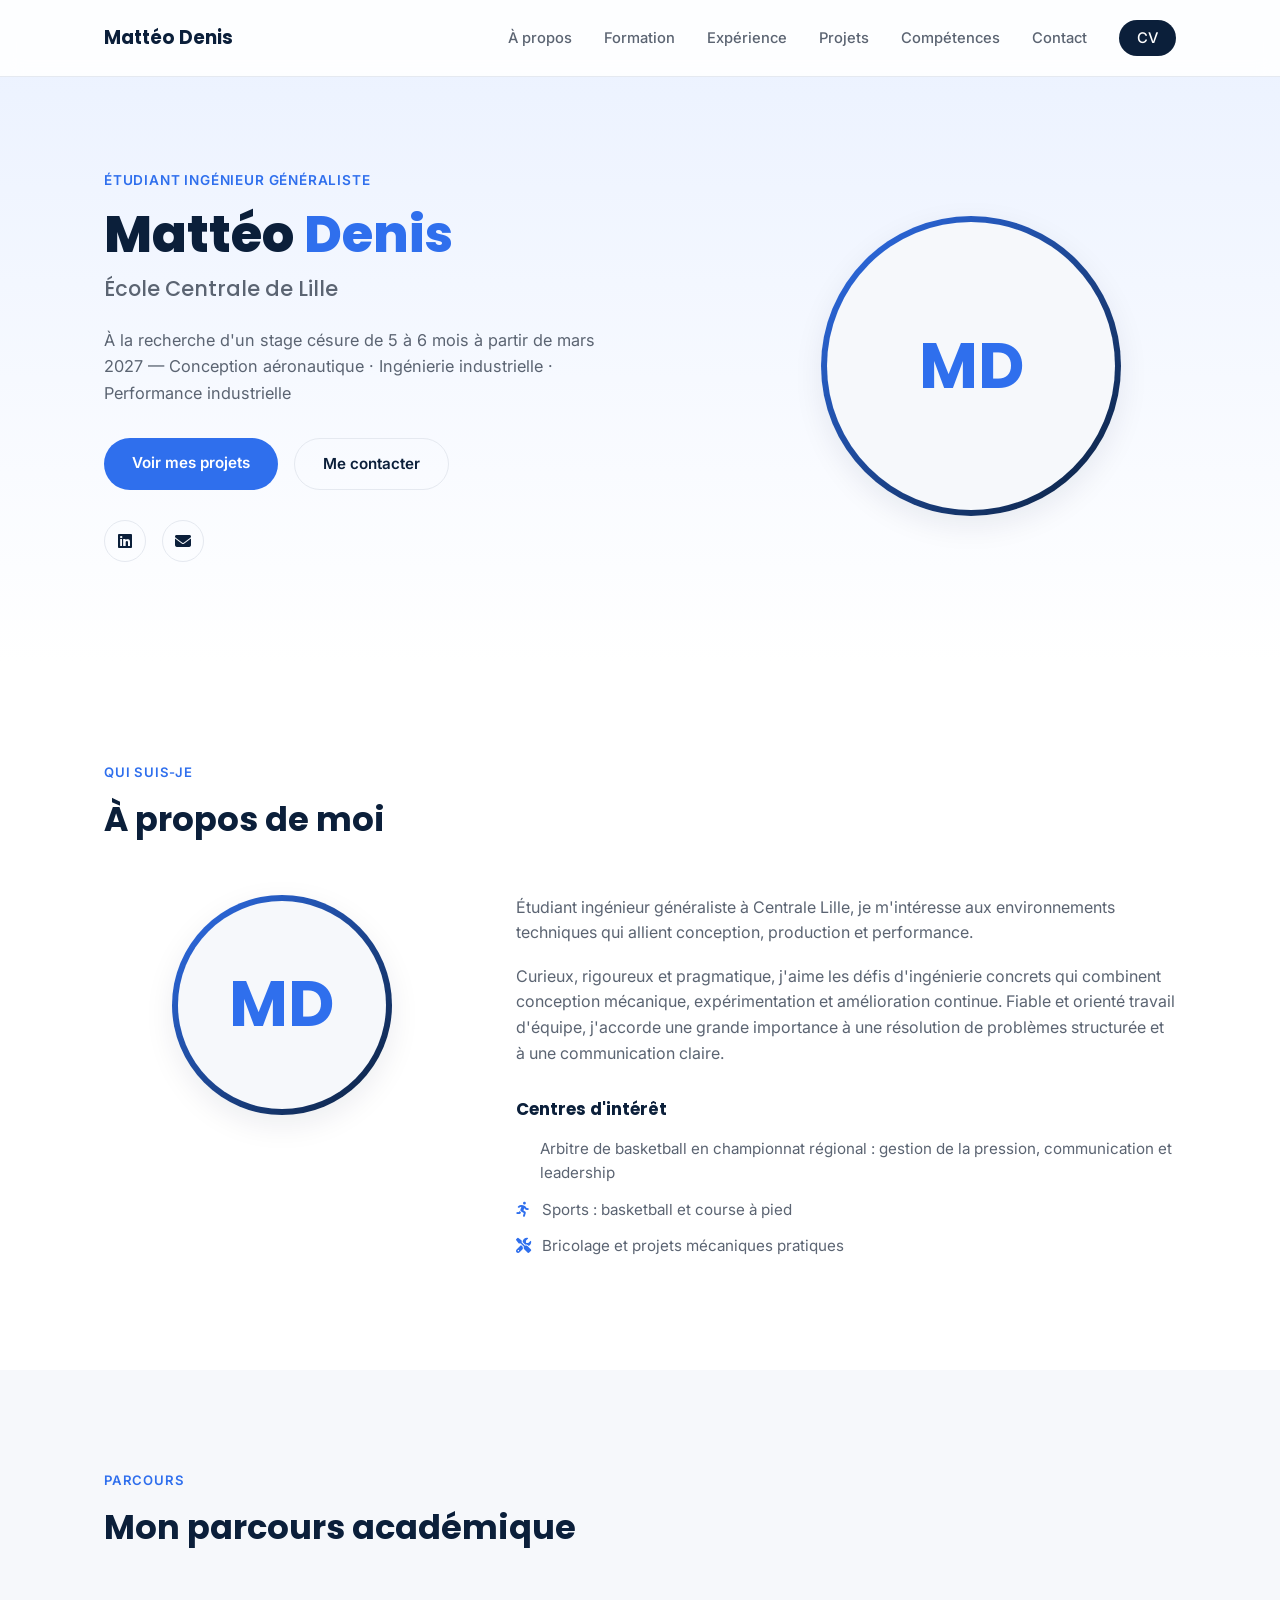
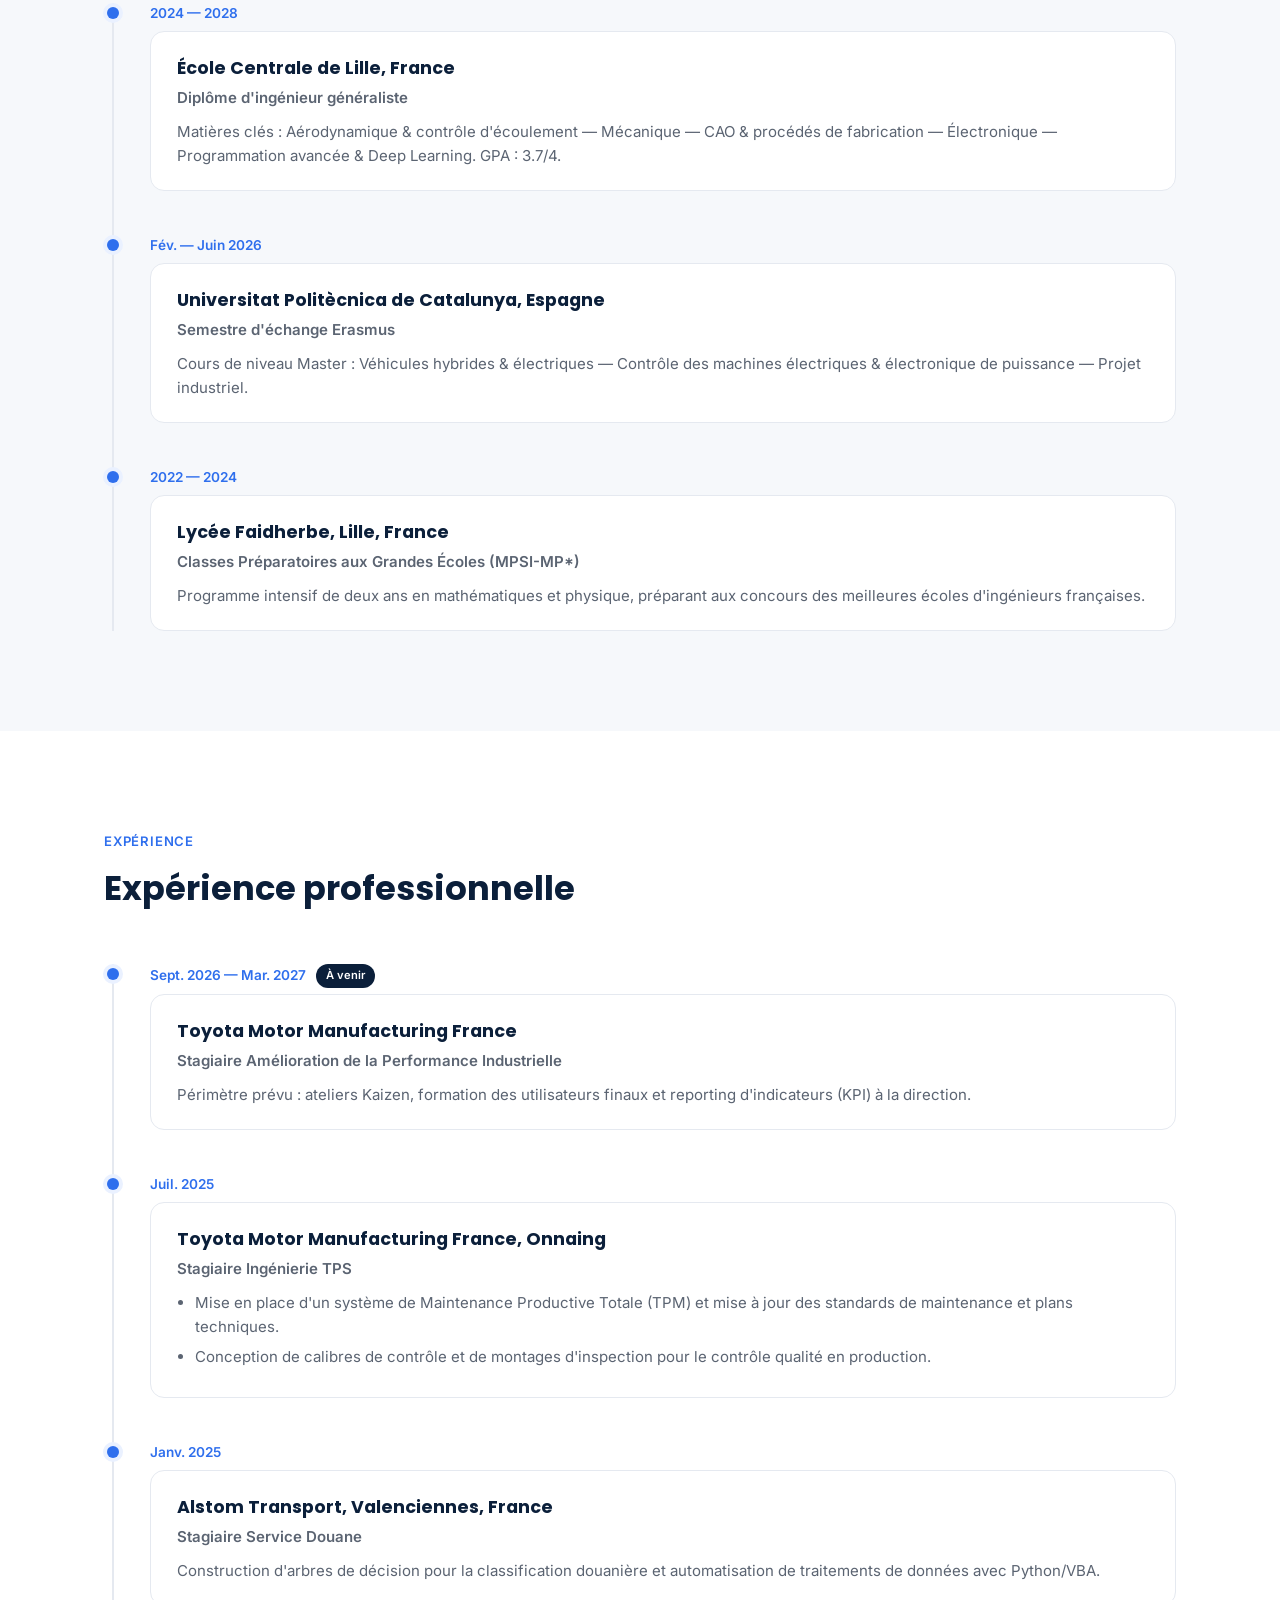
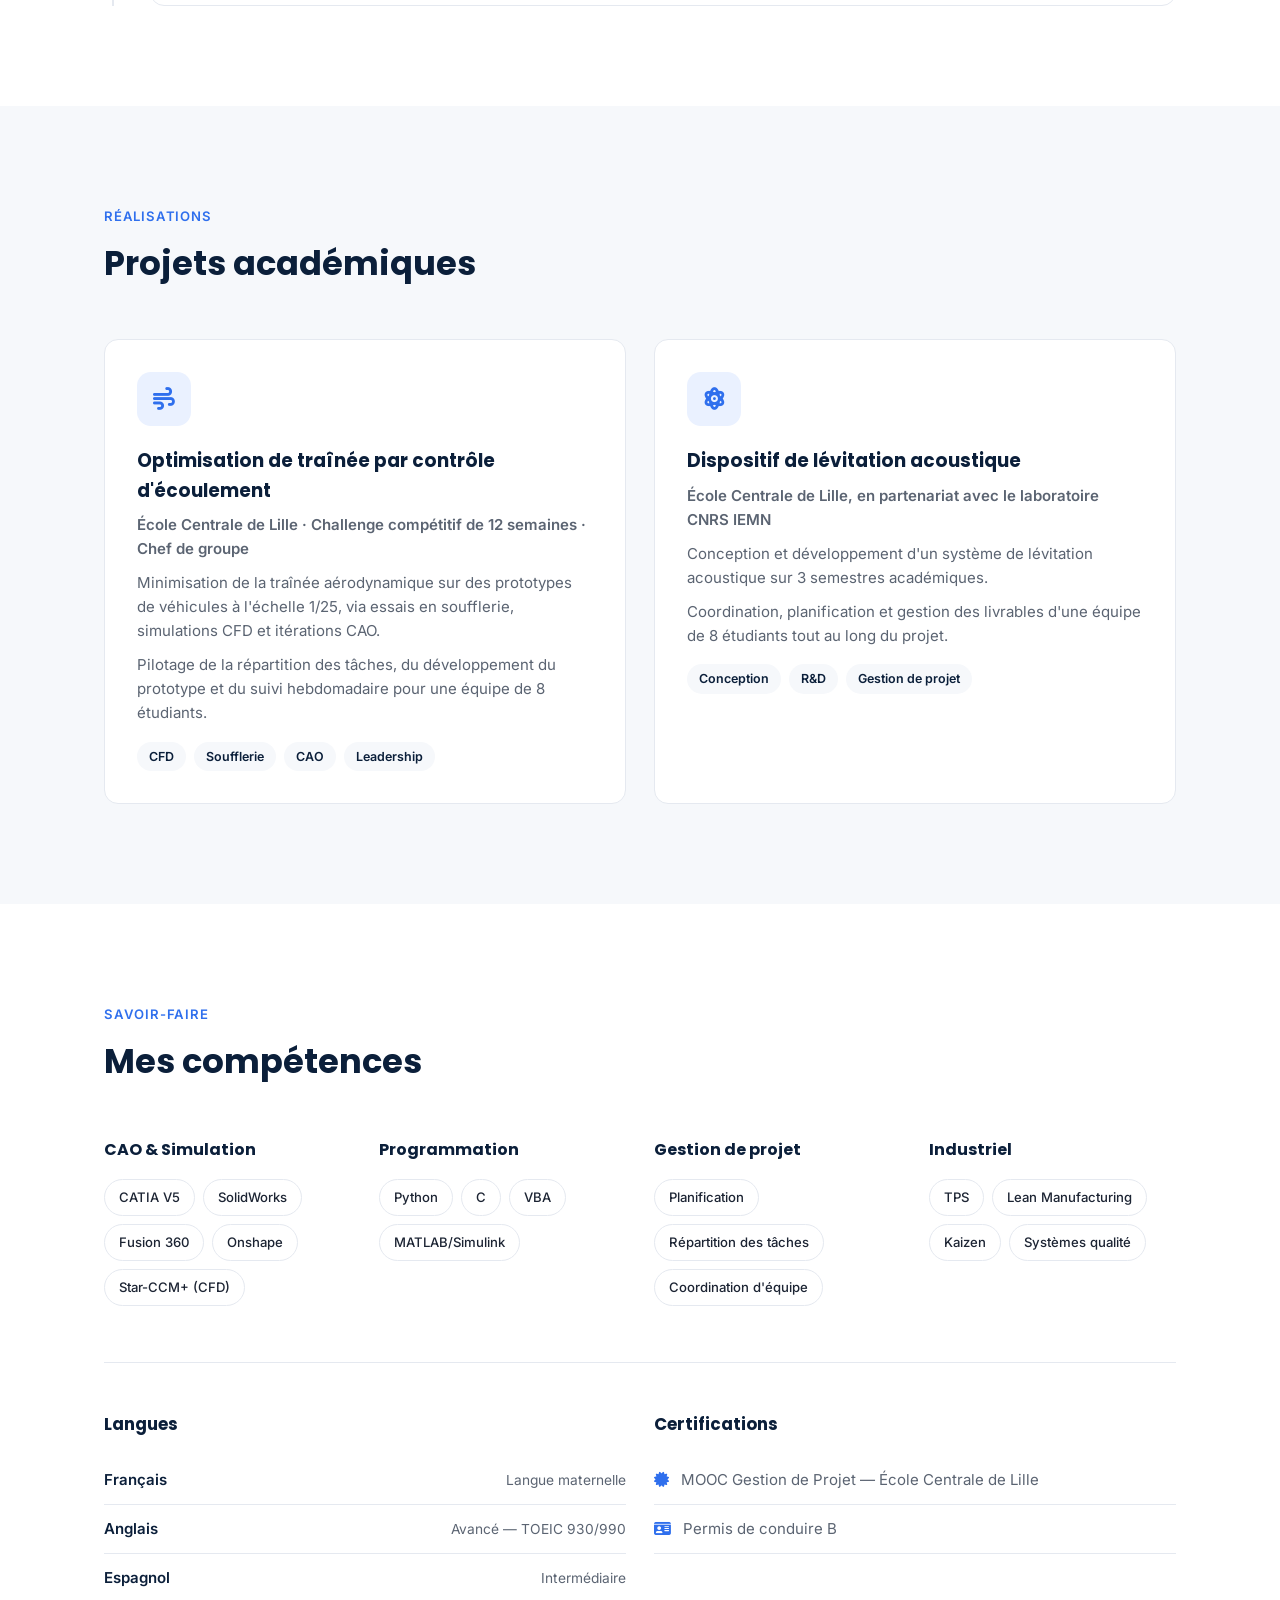
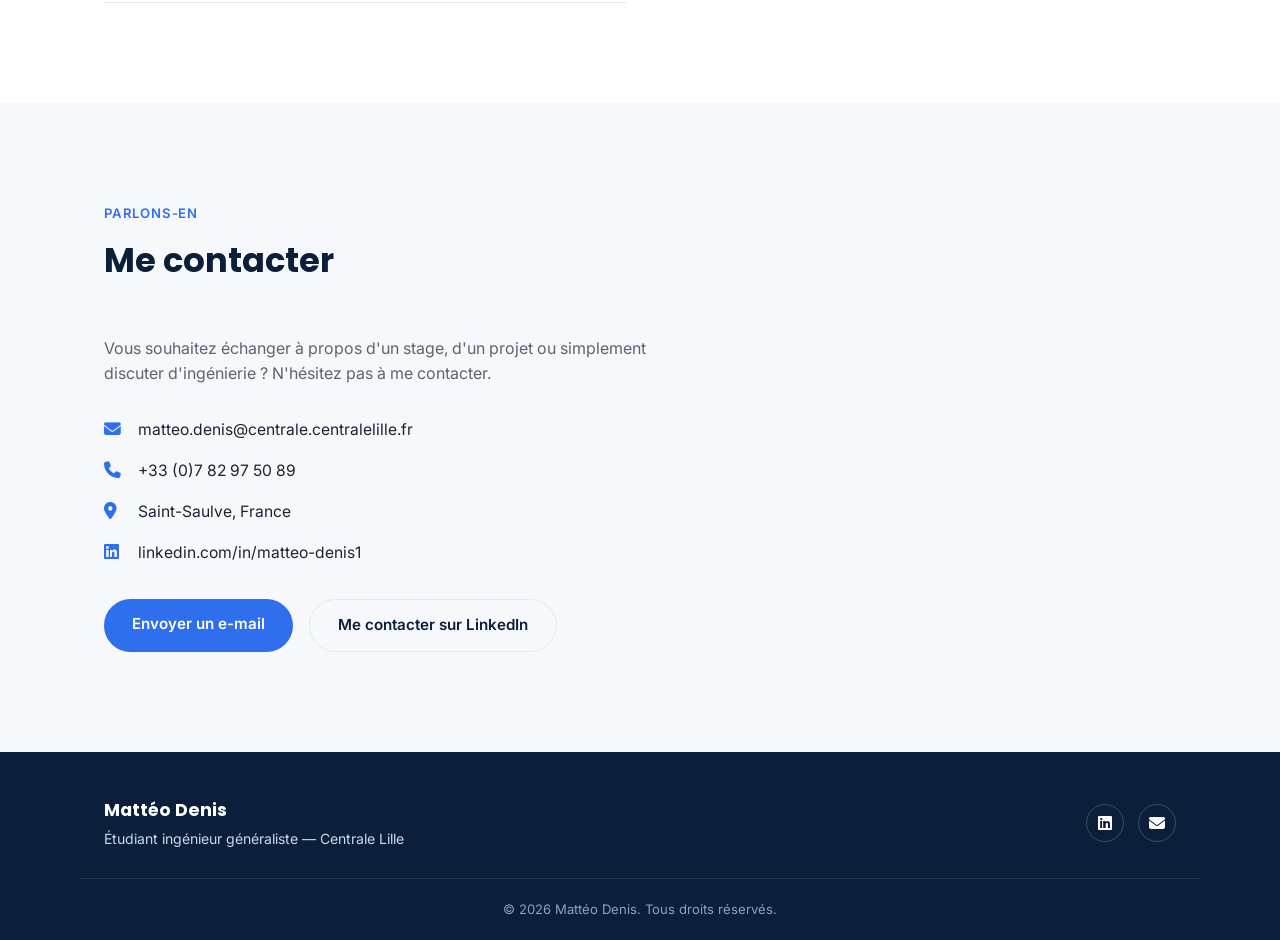
==== index.html @ e27f1c1e "Portfolio initial" ====
<!DOCTYPE html>
<html lang="fr">
<head>
<meta charset="UTF-8">
<meta name="viewport" content="width=device-width, initial-scale=1.0">
<title>Portfolio de Mattéo Denis | Étudiant Ingénieur - Centrale Lille</title>
<meta name="description" content="Portfolio de Mattéo Denis, étudiant ingénieur généraliste à Centrale Lille, spécialisé en conception mécanique, aérodynamique et performance industrielle.">
<meta name="keywords" content="Mattéo Denis, Portfolio, Centrale Lille, Ingénieur, Aérodynamique, Performance industrielle, CAO, CFD, Toyota, Alstom">
<meta property="og:title" content="Portfolio de Mattéo Denis | Étudiant Ingénieur">
<meta property="og:description" content="Découvrez les projets, compétences et expériences de Mattéo Denis, étudiant ingénieur à Centrale Lille.">
<meta property="og:type" content="website">
<link rel="preconnect" href="https://fonts.googleapis.com">
<link rel="preconnect" href="https://fonts.gstatic.com" crossorigin>
<link href="https://fonts.googleapis.com/css2?family=Poppins:wght@400;500;600;700;800&family=Inter:wght@400;500;600&display=swap" rel="stylesheet">
<link rel="stylesheet" href="https://cdnjs.cloudflare.com/ajax/libs/font-awesome/6.5.1/css/all.min.css">
<link rel="stylesheet" href="css/style.css">
</head>
<body>

<header id="header">
  <nav class="navbar container">
    <a href="#" class="logo">Mattéo Denis</a>
    <ul class="nav-links" id="navLinks">
      <li><a href="#about">À propos</a></li>
      <li><a href="#education">Formation</a></li>
      <li><a href="#experience">Expérience</a></li>
      <li><a href="#projects">Projets</a></li>
      <li><a href="#skills">Compétences</a></li>
      <li><a href="#contact">Contact</a></li>
      <li><a href="assets/CV_Matteo_Denis.pdf" class="btn-cv" target="_blank">CV</a></li>
    </ul>
    <button class="burger" id="burger" aria-label="Menu">
      <span></span><span></span><span></span>
    </button>
  </nav>
</header>

<main>

  <!-- HERO -->
  <section class="hero" id="hero">
    <div class="container hero-grid">
      <div class="hero-text">
        <p class="hero-eyebrow">Étudiant ingénieur généraliste</p>
        <h1>Mattéo <span>Denis</span></h1>
        <h2>École Centrale de Lille</h2>
        <p class="hero-tagline">
          À la recherche d'un stage césure de 5 à 6 mois à partir de mars 2027 —
          Conception aéronautique · Ingénierie industrielle · Performance industrielle
        </p>
        <div class="hero-actions">
          <a href="#projects" class="btn btn-primary">Voir mes projets</a>
          <a href="#contact" class="btn btn-outline">Me contacter</a>
        </div>
        <div class="hero-socials">
          <a href="https://www.linkedin.com/in/matteo-denis1" target="_blank" aria-label="LinkedIn"><i class="fab fa-linkedin"></i></a>
          <a href="mailto:matteo.denis@centrale.centralelille.fr" aria-label="Email"><i class="fas fa-envelope"></i></a>
        </div>
      </div>
      <div class="hero-photo">
        <div class="photo-frame">
          <div class="avatar-placeholder">MD</div>
          <!-- Remplacez cette div par : <img src="images/photo.jpg" alt="Photo de Mattéo Denis"> -->
        </div>
      </div>
    </div>
  </section>

  <!-- ABOUT -->
  <section class="section" id="about">
    <div class="container">
      <p class="section-eyebrow">Qui suis-je</p>
      <h2 class="section-title">À propos de moi</h2>
      <div class="about-grid">
        <div class="about-photo">
          <div class="photo-frame small">
            <div class="avatar-placeholder">MD</div>
          </div>
        </div>
        <div class="about-text">
          <p>
            Étudiant ingénieur généraliste à Centrale Lille, je m'intéresse aux environnements
            techniques qui allient conception, production et performance.
          </p>
          <p>
            Curieux, rigoureux et pragmatique, j'aime les défis d'ingénierie concrets qui combinent
            conception mécanique, expérimentation et amélioration continue. Fiable et orienté travail
            d'équipe, j'accorde une grande importance à une résolution de problèmes structurée et à
            une communication claire.
          </p>
          <div class="about-interests">
            <h3>Centres d'intérêt</h3>
            <ul>
              <li><i class="fas fa-whistle"></i> Arbitre de basketball en championnat régional : gestion de la pression, communication et leadership</li>
              <li><i class="fas fa-person-running"></i> Sports : basketball et course à pied</li>
              <li><i class="fas fa-screwdriver-wrench"></i> Bricolage et projets mécaniques pratiques</li>
            </ul>
          </div>
        </div>
      </div>
    </div>
  </section>

  <!-- EDUCATION -->
  <section class="section alt" id="education">
    <div class="container">
      <p class="section-eyebrow">Parcours</p>
      <h2 class="section-title">Mon parcours académique</h2>
      <div class="timeline">
        <div class="timeline-item">
          <div class="timeline-date">2024 — 2028</div>
          <div class="timeline-content">
            <h3>École Centrale de Lille, France</h3>
            <p class="timeline-role">Diplôme d'ingénieur généraliste</p>
            <p>
              Matières clés : Aérodynamique & contrôle d'écoulement — Mécanique — CAO &
              procédés de fabrication — Électronique — Programmation avancée & Deep Learning.
              GPA : 3.7/4.
            </p>
          </div>
        </div>
        <div class="timeline-item">
          <div class="timeline-date">Fév. — Juin 2026</div>
          <div class="timeline-content">
            <h3>Universitat Politècnica de Catalunya, Espagne</h3>
            <p class="timeline-role">Semestre d'échange Erasmus</p>
            <p>
              Cours de niveau Master : Véhicules hybrides & électriques — Contrôle des machines
              électriques & électronique de puissance — Projet industriel.
            </p>
          </div>
        </div>
        <div class="timeline-item">
          <div class="timeline-date">2022 — 2024</div>
          <div class="timeline-content">
            <h3>Lycée Faidherbe, Lille, France</h3>
            <p class="timeline-role">Classes Préparatoires aux Grandes Écoles (MPSI-MP*)</p>
            <p>
              Programme intensif de deux ans en mathématiques et physique, préparant aux
              concours des meilleures écoles d'ingénieurs françaises.
            </p>
          </div>
        </div>
      </div>
    </div>
  </section>

  <!-- EXPERIENCE -->
  <section class="section" id="experience">
    <div class="container">
      <p class="section-eyebrow">Expérience</p>
      <h2 class="section-title">Expérience professionnelle</h2>
      <div class="timeline">
        <div class="timeline-item">
          <div class="timeline-date">Sept. 2026 — Mar. 2027 <span class="badge">À venir</span></div>
          <div class="timeline-content">
            <h3>Toyota Motor Manufacturing France</h3>
            <p class="timeline-role">Stagiaire Amélioration de la Performance Industrielle</p>
            <p>
              Périmètre prévu : ateliers Kaizen, formation des utilisateurs finaux et reporting
              d'indicateurs (KPI) à la direction.
            </p>
          </div>
        </div>
        <div class="timeline-item">
          <div class="timeline-date">Juil. 2025</div>
          <div class="timeline-content">
            <h3>Toyota Motor Manufacturing France, Onnaing</h3>
            <p class="timeline-role">Stagiaire Ingénierie TPS</p>
            <ul>
              <li>Mise en place d'un système de Maintenance Productive Totale (TPM) et mise à jour des standards de maintenance et plans techniques.</li>
              <li>Conception de calibres de contrôle et de montages d'inspection pour le contrôle qualité en production.</li>
            </ul>
          </div>
        </div>
        <div class="timeline-item">
          <div class="timeline-date">Janv. 2025</div>
          <div class="timeline-content">
            <h3>Alstom Transport, Valenciennes, France</h3>
            <p class="timeline-role">Stagiaire Service Douane</p>
            <p>
              Construction d'arbres de décision pour la classification douanière et automatisation
              de traitements de données avec Python/VBA.
            </p>
          </div>
        </div>
      </div>
    </div>
  </section>

  <!-- PROJECTS -->
  <section class="section alt" id="projects">
    <div class="container">
      <p class="section-eyebrow">Réalisations</p>
      <h2 class="section-title">Projets académiques</h2>
      <div class="projects-grid">
        <div class="project-card">
          <div class="project-icon"><i class="fas fa-wind"></i></div>
          <h3>Optimisation de traînée par contrôle d'écoulement</h3>
          <p class="project-meta">École Centrale de Lille · Challenge compétitif de 12 semaines · Chef de groupe</p>
          <p>
            Minimisation de la traînée aérodynamique sur des prototypes de véhicules à l'échelle
            1/25, via essais en soufflerie, simulations CFD et itérations CAO.
          </p>
          <p>
            Pilotage de la répartition des tâches, du développement du prototype et du suivi
            hebdomadaire pour une équipe de 8 étudiants.
          </p>
          <div class="tags">
            <span>CFD</span><span>Soufflerie</span><span>CAO</span><span>Leadership</span>
          </div>
        </div>
        <div class="project-card">
          <div class="project-icon"><i class="fas fa-atom"></i></div>
          <h3>Dispositif de lévitation acoustique</h3>
          <p class="project-meta">École Centrale de Lille, en partenariat avec le laboratoire CNRS IEMN</p>
          <p>
            Conception et développement d'un système de lévitation acoustique sur 3 semestres
            académiques.
          </p>
          <p>
            Coordination, planification et gestion des livrables d'une équipe de 8 étudiants tout
            au long du projet.
          </p>
          <div class="tags">
            <span>Conception</span><span>R&D</span><span>Gestion de projet</span>
          </div>
        </div>
      </div>
    </div>
  </section>

  <!-- SKILLS -->
  <section class="section" id="skills">
    <div class="container">
      <p class="section-eyebrow">Savoir-faire</p>
      <h2 class="section-title">Mes compétences</h2>

      <div class="skills-grid">
        <div class="skills-col">
          <h3>CAO & Simulation</h3>
          <div class="tech-badges">
            <span>CATIA V5</span>
            <span>SolidWorks</span>
            <span>Fusion 360</span>
            <span>Onshape</span>
            <span>Star-CCM+ (CFD)</span>
          </div>
        </div>
        <div class="skills-col">
          <h3>Programmation</h3>
          <div class="tech-badges">
            <span>Python</span>
            <span>C</span>
            <span>VBA</span>
            <span>MATLAB/Simulink</span>
          </div>
        </div>
        <div class="skills-col">
          <h3>Gestion de projet</h3>
          <div class="tech-badges">
            <span>Planification</span>
            <span>Répartition des tâches</span>
            <span>Coordination d'équipe</span>
          </div>
        </div>
        <div class="skills-col">
          <h3>Industriel</h3>
          <div class="tech-badges">
            <span>TPS</span>
            <span>Lean Manufacturing</span>
            <span>Kaizen</span>
            <span>Systèmes qualité</span>
          </div>
        </div>
      </div>

      <div class="skills-bottom">
        <div class="skills-bottom-col">
          <h3>Langues</h3>
          <ul class="lang-list">
            <li><span>Français</span><em>Langue maternelle</em></li>
            <li><span>Anglais</span><em>Avancé — TOEIC 930/990</em></li>
            <li><span>Espagnol</span><em>Intermédiaire</em></li>
          </ul>
        </div>
        <div class="skills-bottom-col">
          <h3>Certifications</h3>
          <ul class="cert-list">
            <li><i class="fas fa-certificate"></i> MOOC Gestion de Projet — École Centrale de Lille</li>
            <li><i class="fas fa-id-card"></i> Permis de conduire B</li>
          </ul>
        </div>
      </div>
    </div>
  </section>

  <!-- CONTACT -->
  <section class="section alt" id="contact">
    <div class="container">
      <p class="section-eyebrow">Parlons-en</p>
      <h2 class="section-title">Me contacter</h2>
      <div class="contact-grid">
        <div class="contact-info">
          <p>
            Vous souhaitez échanger à propos d'un stage, d'un projet ou simplement discuter
            d'ingénierie ? N'hésitez pas à me contacter.
          </p>
          <ul class="contact-list">
            <li><i class="fas fa-envelope"></i> <a href="mailto:matteo.denis@centrale.centralelille.fr">matteo.denis@centrale.centralelille.fr</a></li>
            <li><i class="fas fa-phone"></i> <a href="tel:+33782975089">+33 (0)7 82 97 50 89</a></li>
            <li><i class="fas fa-location-dot"></i> Saint-Saulve, France</li>
            <li><i class="fab fa-linkedin"></i> <a href="https://www.linkedin.com/in/matteo-denis1" target="_blank">linkedin.com/in/matteo-denis1</a></li>
          </ul>
          <div class="contact-actions">
            <a href="mailto:matteo.denis@centrale.centralelille.fr" class="btn btn-primary">Envoyer un e-mail</a>
            <a href="https://www.linkedin.com/in/matteo-denis1" target="_blank" class="btn btn-outline">Me contacter sur LinkedIn</a>
          </div>
        </div>
      </div>
    </div>
  </section>

</main>

<footer>
  <div class="container footer-grid">
    <div>
      <p class="footer-name">Mattéo Denis</p>
      <p class="footer-tag">Étudiant ingénieur généraliste — Centrale Lille</p>
    </div>
    <div class="footer-socials">
      <a href="https://www.linkedin.com/in/matteo-denis1" target="_blank" aria-label="LinkedIn"><i class="fab fa-linkedin"></i></a>
      <a href="mailto:matteo.denis@centrale.centralelille.fr" aria-label="Email"><i class="fas fa-envelope"></i></a>
    </div>
  </div>
  <p class="footer-copy">© 2026 Mattéo Denis. Tous droits réservés.</p>
</footer>

<a href="#hero" class="back-to-top" id="backToTop" aria-label="Retour en haut"><i class="fas fa-arrow-up"></i></a>

<script src="js/script.js"></script>
</body>
</html>
---- css/style.css ----
:root {
  --navy: #0b1f3a;
  --navy-light: #122c52;
  --blue: #2f6fed;
  --blue-light: #eaf1ff;
  --text: #1c2433;
  --text-muted: #5b6472;
  --bg: #ffffff;
  --bg-alt: #f6f8fb;
  --border: #e5e9f0;
  --radius: 14px;
  --shadow: 0 10px 30px rgba(11, 31, 58, 0.08);
}

* { margin: 0; padding: 0; box-sizing: border-box; }

html { scroll-behavior: smooth; }

body {
  font-family: 'Inter', sans-serif;
  color: var(--text);
  background: var(--bg);
  line-height: 1.6;
}

h1, h2, h3 {
  font-family: 'Poppins', sans-serif;
}

a { text-decoration: none; color: inherit; }
ul { list-style: none; }
img { max-width: 100%; display: block; }

.container {
  width: 100%;
  max-width: 1120px;
  margin: 0 auto;
  padding: 0 24px;
}

/* HEADER */
header {
  position: fixed;
  top: 0;
  left: 0;
  width: 100%;
  z-index: 1000;
  background: rgba(255, 255, 255, 0.9);
  backdrop-filter: blur(10px);
  border-bottom: 1px solid var(--border);
}

.navbar {
  display: flex;
  align-items: center;
  justify-content: space-between;
  height: 76px;
}

.logo {
  font-family: 'Poppins', sans-serif;
  font-weight: 700;
  font-size: 1.15rem;
  color: var(--navy);
}

.nav-links {
  display: flex;
  align-items: center;
  gap: 32px;
}

.nav-links a {
  font-size: 0.92rem;
  font-weight: 500;
  color: var(--text-muted);
  transition: color 0.2s;
}

.nav-links a:hover { color: var(--blue); }

.btn-cv {
  background: var(--navy);
  color: #fff !important;
  padding: 9px 18px;
  border-radius: 30px;
  font-weight: 600;
}

.btn-cv:hover { background: var(--blue); }

.burger {
  display: none;
  flex-direction: column;
  gap: 5px;
  background: none;
  border: none;
  cursor: pointer;
}

.burger span {
  width: 24px;
  height: 2px;
  background: var(--navy);
  transition: 0.3s;
}

/* HERO */
.hero {
  padding: 170px 0 100px;
  background: linear-gradient(180deg, var(--blue-light) 0%, #fff 100%);
}

.hero-grid {
  display: grid;
  grid-template-columns: 1.2fr 0.8fr;
  align-items: center;
  gap: 48px;
}

.hero-eyebrow {
  color: var(--blue);
  font-weight: 600;
  letter-spacing: 0.06em;
  text-transform: uppercase;
  font-size: 0.85rem;
  margin-bottom: 14px;
}

.hero-text h1 {
  font-size: 3.2rem;
  font-weight: 800;
  color: var(--navy);
  line-height: 1.1;
}

.hero-text h1 span { color: var(--blue); }

.hero-text h2 {
  font-size: 1.3rem;
  font-weight: 500;
  color: var(--text-muted);
  margin-top: 10px;
}

.hero-tagline {
  margin-top: 22px;
  font-size: 1.02rem;
  color: var(--text-muted);
  max-width: 520px;
}

.hero-actions {
  display: flex;
  gap: 16px;
  margin-top: 32px;
}

.btn {
  display: inline-block;
  padding: 13px 28px;
  border-radius: 30px;
  font-weight: 600;
  font-size: 0.95rem;
  transition: all 0.2s;
}

.btn-primary {
  background: var(--blue);
  color: #fff;
}

.btn-primary:hover {
  background: var(--navy);
  transform: translateY(-2px);
}

.btn-outline {
  border: 1.5px solid var(--border);
  color: var(--navy);
}

.btn-outline:hover {
  border-color: var(--blue);
  color: var(--blue);
  transform: translateY(-2px);
}

.hero-socials {
  display: flex;
  gap: 16px;
  margin-top: 30px;
}

.hero-socials a {
  width: 42px;
  height: 42px;
  border-radius: 50%;
  border: 1.5px solid var(--border);
  display: flex;
  align-items: center;
  justify-content: center;
  color: var(--navy);
  transition: 0.2s;
}

.hero-socials a:hover {
  background: var(--blue);
  color: #fff;
  border-color: var(--blue);
}

.hero-photo { display: flex; justify-content: center; }

.photo-frame {
  width: 300px;
  height: 300px;
  border-radius: 50%;
  background: linear-gradient(135deg, var(--blue), var(--navy));
  padding: 6px;
  box-shadow: var(--shadow);
}

.photo-frame.small { width: 220px; height: 220px; }

.avatar-placeholder {
  width: 100%;
  height: 100%;
  border-radius: 50%;
  background: var(--bg-alt);
  display: flex;
  align-items: center;
  justify-content: center;
  font-family: 'Poppins', sans-serif;
  font-weight: 700;
  font-size: 4rem;
  color: var(--blue);
  overflow: hidden;
}

.photo-frame img {
  width: 100%;
  height: 100%;
  object-fit: cover;
  border-radius: 50%;
}

/* SECTIONS */
.section { padding: 100px 0; }
.section.alt { background: var(--bg-alt); }

.section-eyebrow {
  color: var(--blue);
  font-weight: 600;
  letter-spacing: 0.06em;
  text-transform: uppercase;
  font-size: 0.82rem;
  margin-bottom: 10px;
}

.section-title {
  font-size: 2.1rem;
  font-weight: 700;
  color: var(--navy);
  margin-bottom: 48px;
}

/* ABOUT */
.about-grid {
  display: grid;
  grid-template-columns: 0.7fr 1.3fr;
  gap: 56px;
  align-items: start;
}

.about-photo { display: flex; justify-content: center; }

.about-text p { margin-bottom: 18px; color: var(--text-muted); }

.about-interests { margin-top: 30px; }

.about-interests h3 {
  color: var(--navy);
  font-size: 1.05rem;
  margin-bottom: 14px;
}

.about-interests li {
  display: flex;
  gap: 10px;
  align-items: flex-start;
  margin-bottom: 12px;
  color: var(--text-muted);
  font-size: 0.95rem;
}

.about-interests i {
  color: var(--blue);
  margin-top: 4px;
  width: 16px;
}

/* TIMELINE */
.timeline {
  border-left: 2px solid var(--border);
  margin-left: 8px;
}

.timeline-item {
  position: relative;
  padding: 0 0 44px 36px;
}

.timeline-item::before {
  content: '';
  position: absolute;
  left: -7px;
  top: 4px;
  width: 12px;
  height: 12px;
  border-radius: 50%;
  background: var(--blue);
  box-shadow: 0 0 0 4px var(--blue-light);
}

.timeline-item:last-child { padding-bottom: 0; }

.timeline-date {
  font-size: 0.85rem;
  font-weight: 600;
  color: var(--blue);
  margin-bottom: 6px;
  display: flex;
  align-items: center;
  gap: 10px;
}

.badge {
  background: var(--navy);
  color: #fff;
  font-size: 0.7rem;
  padding: 3px 10px;
  border-radius: 20px;
  font-weight: 600;
}

.timeline-content {
  background: #fff;
  border: 1px solid var(--border);
  border-radius: var(--radius);
  padding: 22px 26px;
}

.section.alt .timeline-content { background: #fff; }

.timeline-content h3 {
  color: var(--navy);
  font-size: 1.1rem;
  margin-bottom: 4px;
}

.timeline-role {
  font-weight: 600;
  color: var(--text);
  margin-bottom: 10px;
  font-size: 0.92rem;
}

.timeline-content p, .timeline-content ul {
  color: var(--text-muted);
  font-size: 0.94rem;
}

.timeline-content ul { margin-top: 6px; }

.timeline-content li {
  list-style: disc;
  margin-left: 18px;
  margin-bottom: 6px;
}

/* PROJECTS */
.projects-grid {
  display: grid;
  grid-template-columns: repeat(2, 1fr);
  gap: 28px;
}

.project-card {
  background: #fff;
  border: 1px solid var(--border);
  border-radius: var(--radius);
  padding: 32px;
  transition: transform 0.2s, box-shadow 0.2s;
}

.project-card:hover {
  transform: translateY(-6px);
  box-shadow: var(--shadow);
}

.project-icon {
  width: 54px;
  height: 54px;
  border-radius: 14px;
  background: var(--blue-light);
  color: var(--blue);
  display: flex;
  align-items: center;
  justify-content: center;
  font-size: 1.4rem;
  margin-bottom: 20px;
}

.project-card h3 {
  color: var(--navy);
  font-size: 1.15rem;
  margin-bottom: 8px;
}

.project-meta {
  font-size: 0.82rem;
  color: var(--blue);
  font-weight: 600;
  margin-bottom: 14px;
}

.project-card p {
  color: var(--text-muted);
  font-size: 0.94rem;
  margin-bottom: 10px;
}

.tags {
  display: flex;
  flex-wrap: wrap;
  gap: 8px;
  margin-top: 16px;
}

.tags span {
  background: var(--bg-alt);
  color: var(--navy);
  font-size: 0.78rem;
  font-weight: 600;
  padding: 5px 12px;
  border-radius: 20px;
}

/* SKILLS */
.skills-grid {
  display: grid;
  grid-template-columns: repeat(4, 1fr);
  gap: 28px;
  margin-bottom: 56px;
}

.skills-col h3 {
  color: var(--navy);
  font-size: 1rem;
  margin-bottom: 16px;
}

.tech-badges {
  display: flex;
  flex-wrap: wrap;
  gap: 8px;
}

.tech-badges span {
  background: #fff;
  border: 1px solid var(--border);
  color: var(--text);
  font-size: 0.82rem;
  font-weight: 500;
  padding: 7px 14px;
  border-radius: 20px;
}

.skills-bottom {
  display: grid;
  grid-template-columns: repeat(2, 1fr);
  gap: 28px;
  border-top: 1px solid var(--border);
  padding-top: 48px;
}

.skills-bottom-col h3 {
  color: var(--navy);
  font-size: 1.05rem;
  margin-bottom: 18px;
}

.lang-list li, .cert-list li {
  display: flex;
  align-items: center;
  justify-content: space-between;
  padding: 12px 0;
  border-bottom: 1px solid var(--border);
  font-size: 0.94rem;
}

.lang-list li span { font-weight: 600; color: var(--navy); }
.lang-list li em { color: var(--text-muted); font-style: normal; font-size: 0.86rem; }

.cert-list li {
  justify-content: flex-start;
  gap: 12px;
  color: var(--text-muted);
}

.cert-list i { color: var(--blue); }

/* CONTACT */
.contact-info p {
  color: var(--text-muted);
  max-width: 560px;
  margin-bottom: 30px;
}

.contact-list {
  display: flex;
  flex-direction: column;
  gap: 16px;
  margin-bottom: 34px;
}

.contact-list li {
  display: flex;
  align-items: center;
  gap: 14px;
  font-size: 0.98rem;
  color: var(--text);
}

.contact-list i {
  width: 20px;
  color: var(--blue);
  font-size: 1.05rem;
}

.contact-actions { display: flex; gap: 16px; flex-wrap: wrap; }

/* FOOTER */
footer {
  background: var(--navy);
  color: #cdd7ea;
  padding: 44px 0 20px;
}

.footer-grid {
  display: flex;
  justify-content: space-between;
  align-items: center;
  flex-wrap: wrap;
  gap: 20px;
  padding-bottom: 28px;
  border-bottom: 1px solid rgba(255,255,255,0.1);
}

.footer-name {
  font-family: 'Poppins', sans-serif;
  font-weight: 700;
  color: #fff;
  font-size: 1.1rem;
}

.footer-tag { font-size: 0.88rem; margin-top: 4px; }

.footer-socials { display: flex; gap: 14px; }

.footer-socials a {
  width: 38px;
  height: 38px;
  border-radius: 50%;
  border: 1px solid rgba(255,255,255,0.2);
  display: flex;
  align-items: center;
  justify-content: center;
  color: #fff;
  transition: 0.2s;
}

.footer-socials a:hover { background: var(--blue); border-color: var(--blue); }

.footer-copy {
  text-align: center;
  font-size: 0.82rem;
  margin-top: 20px;
  color: #8fa0c2;
}

/* BACK TO TOP */
.back-to-top {
  position: fixed;
  bottom: 28px;
  right: 28px;
  width: 46px;
  height: 46px;
  border-radius: 50%;
  background: var(--navy);
  color: #fff;
  display: flex;
  align-items: center;
  justify-content: center;
  opacity: 0;
  pointer-events: none;
  transition: all 0.25s;
  z-index: 900;
}

.back-to-top.visible { opacity: 1; pointer-events: auto; }
.back-to-top:hover { background: var(--blue); transform: translateY(-3px); }

/* ANIMATIONS */
.reveal {
  opacity: 0;
  transform: translateY(24px);
  transition: opacity 0.6s ease, transform 0.6s ease;
}

.reveal.visible { opacity: 1; transform: translateY(0); }

/* RESPONSIVE */
@media (max-width: 900px) {
  .hero-grid { grid-template-columns: 1fr; text-align: center; }
  .hero-text h1 { font-size: 2.4rem; }
  .hero-actions, .hero-socials { justify-content: center; }
  .hero-photo { order: -1; }
  .photo-frame { width: 220px; height: 220px; }
  .about-grid { grid-template-columns: 1fr; text-align: center; }
  .about-photo { margin-bottom: 10px; }
  .about-interests li { text-align: left; }
  .projects-grid { grid-template-columns: 1fr; }
  .skills-grid { grid-template-columns: repeat(2, 1fr); }
  .skills-bottom { grid-template-columns: 1fr; }
}

@media (max-width: 720px) {
  .nav-links {
    position: fixed;
    top: 76px;
    left: 0;
    width: 100%;
    background: #fff;
    flex-direction: column;
    align-items: flex-start;
    padding: 24px;
    gap: 20px;
    border-bottom: 1px solid var(--border);
    transform: translateY(-150%);
    transition: transform 0.3s;
  }
  .nav-links.open { transform: translateY(0); }
  .burger { display: flex; }
  .skills-grid { grid-template-columns: 1fr; }
  .section { padding: 70px 0; }
  .hero { padding: 140px 0 70px; }
}
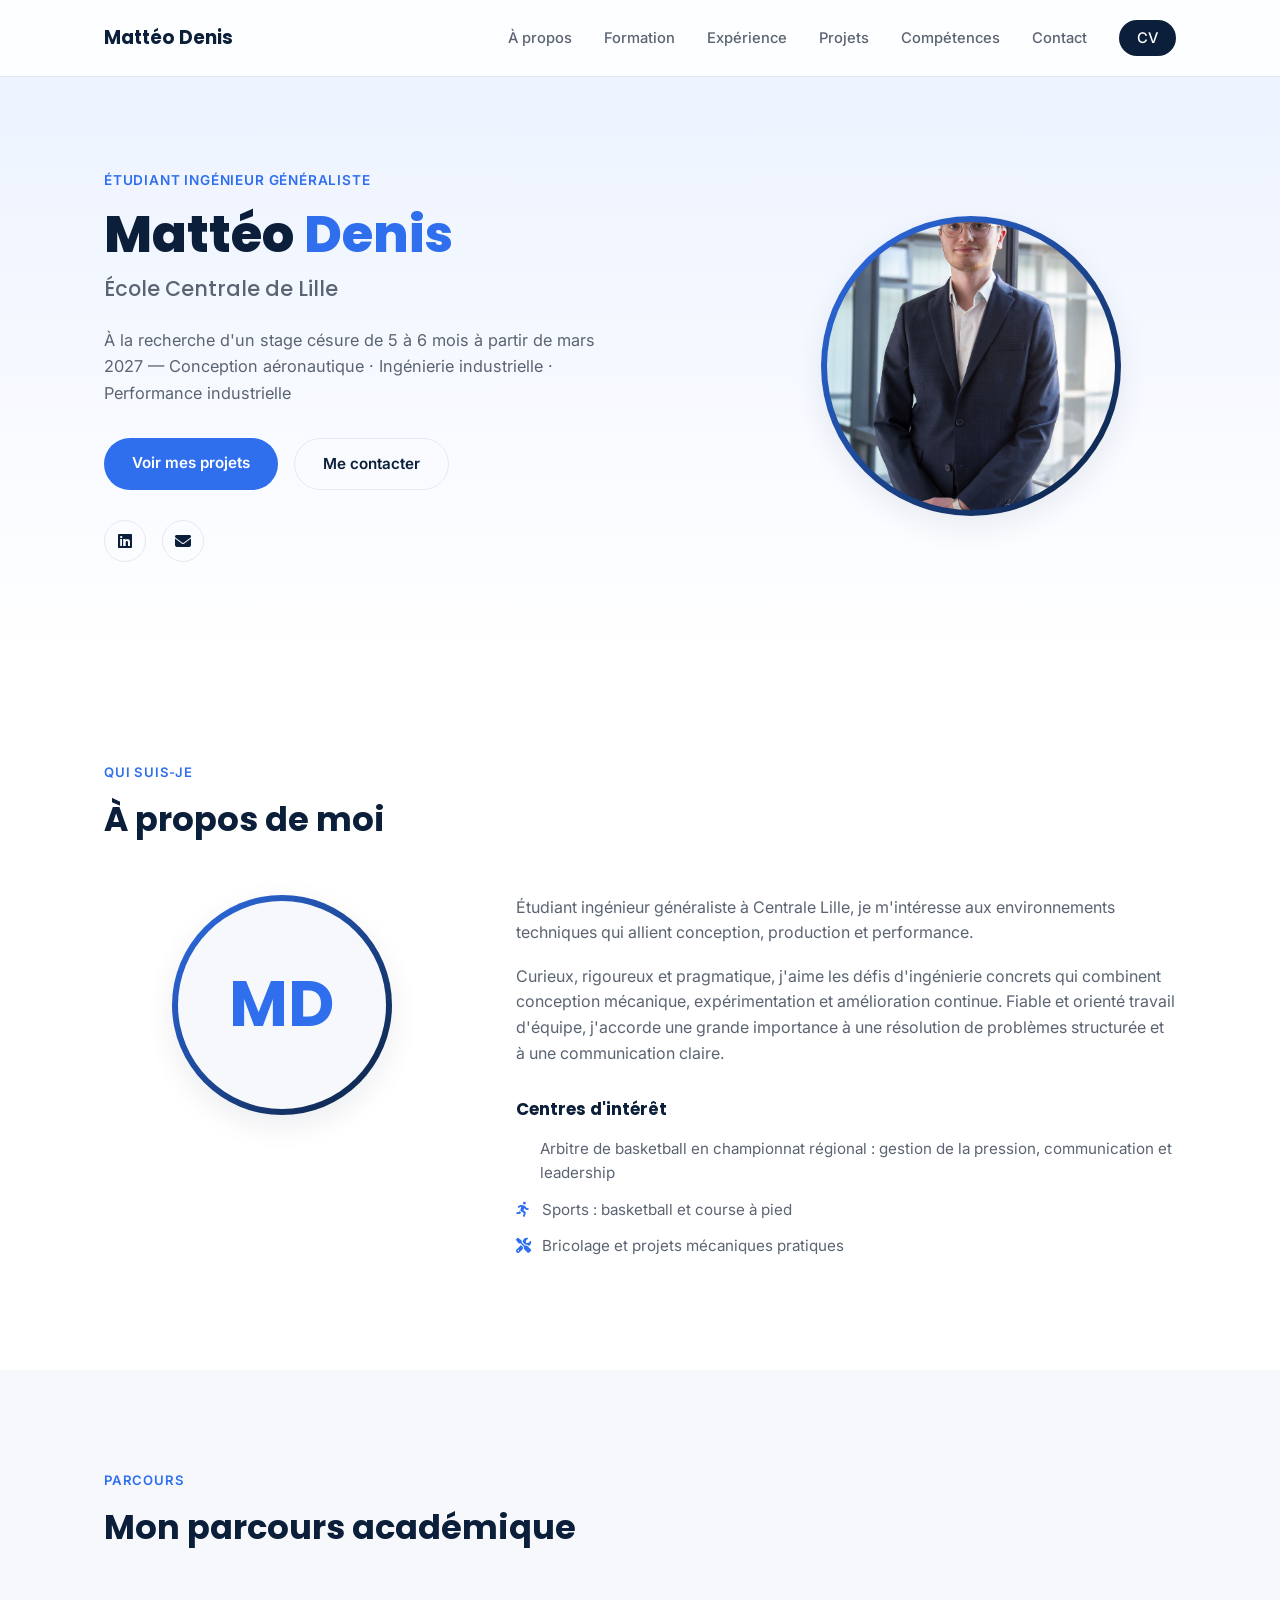
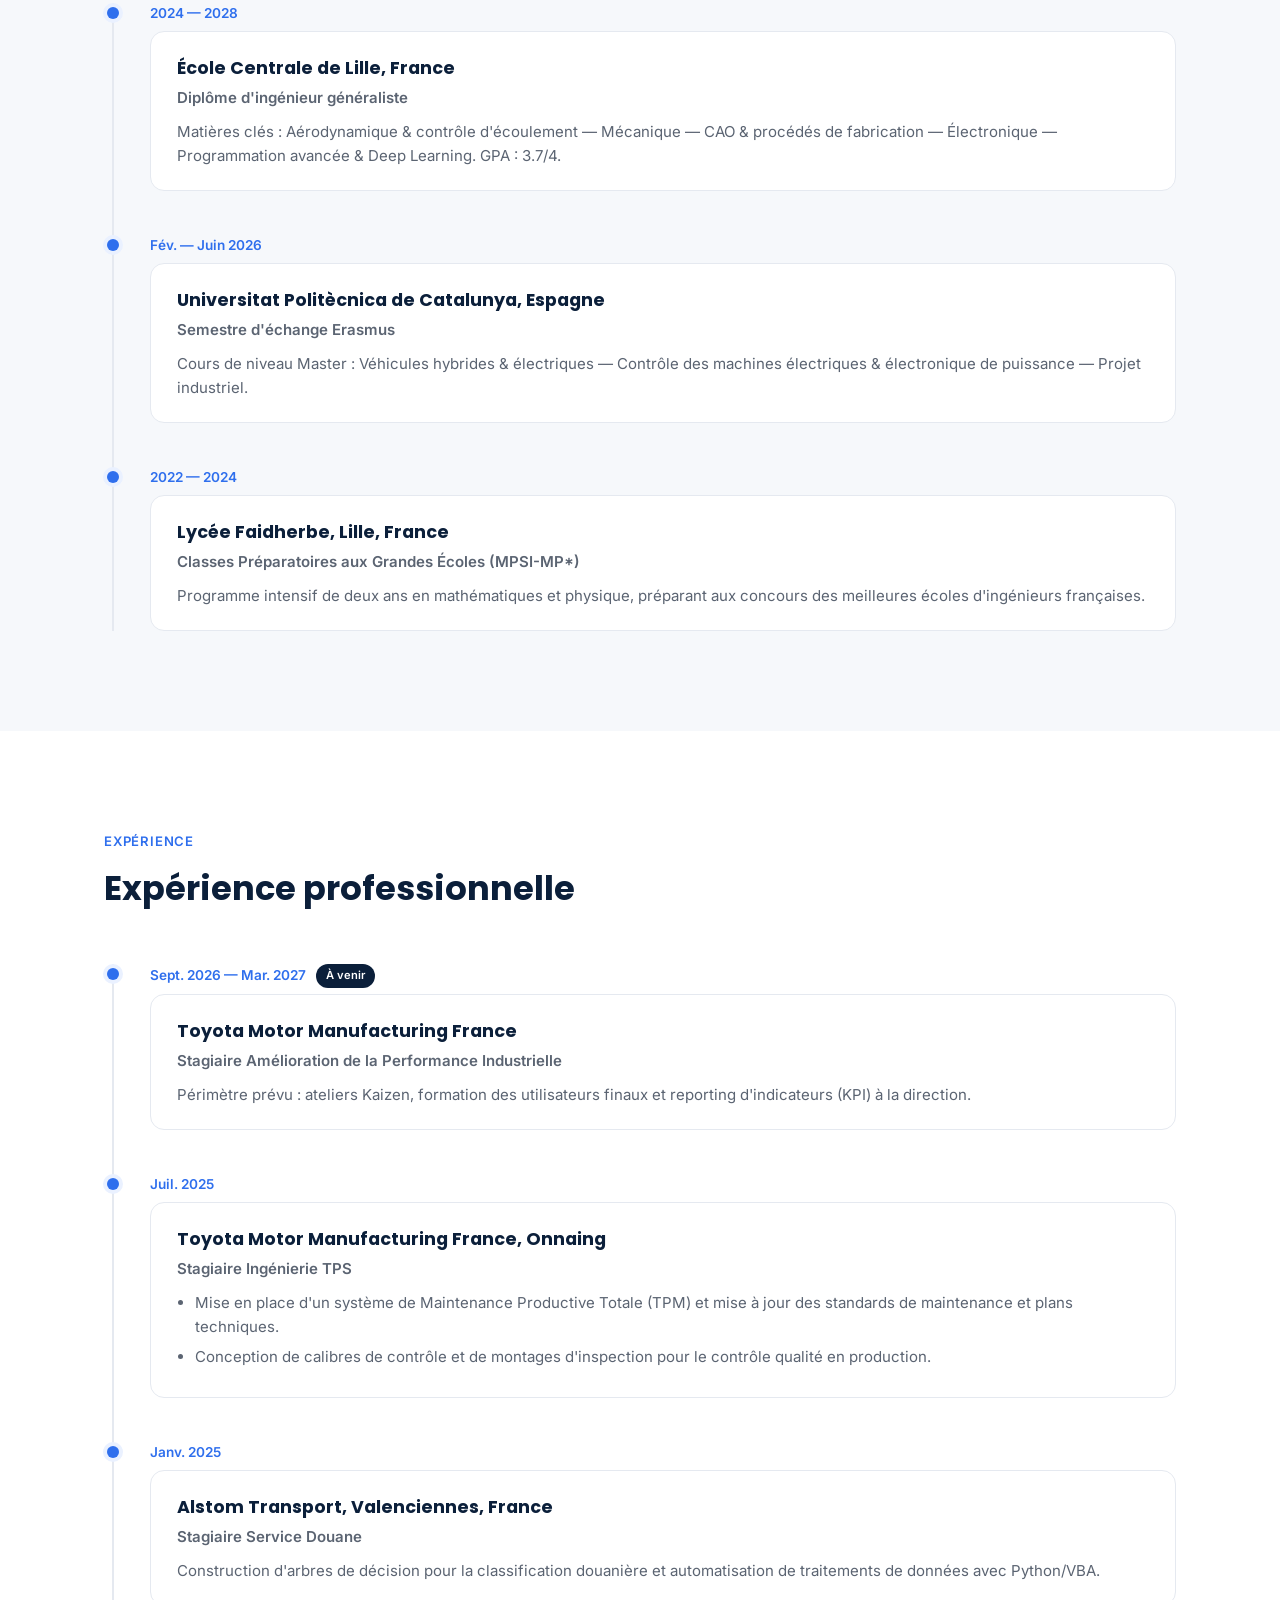
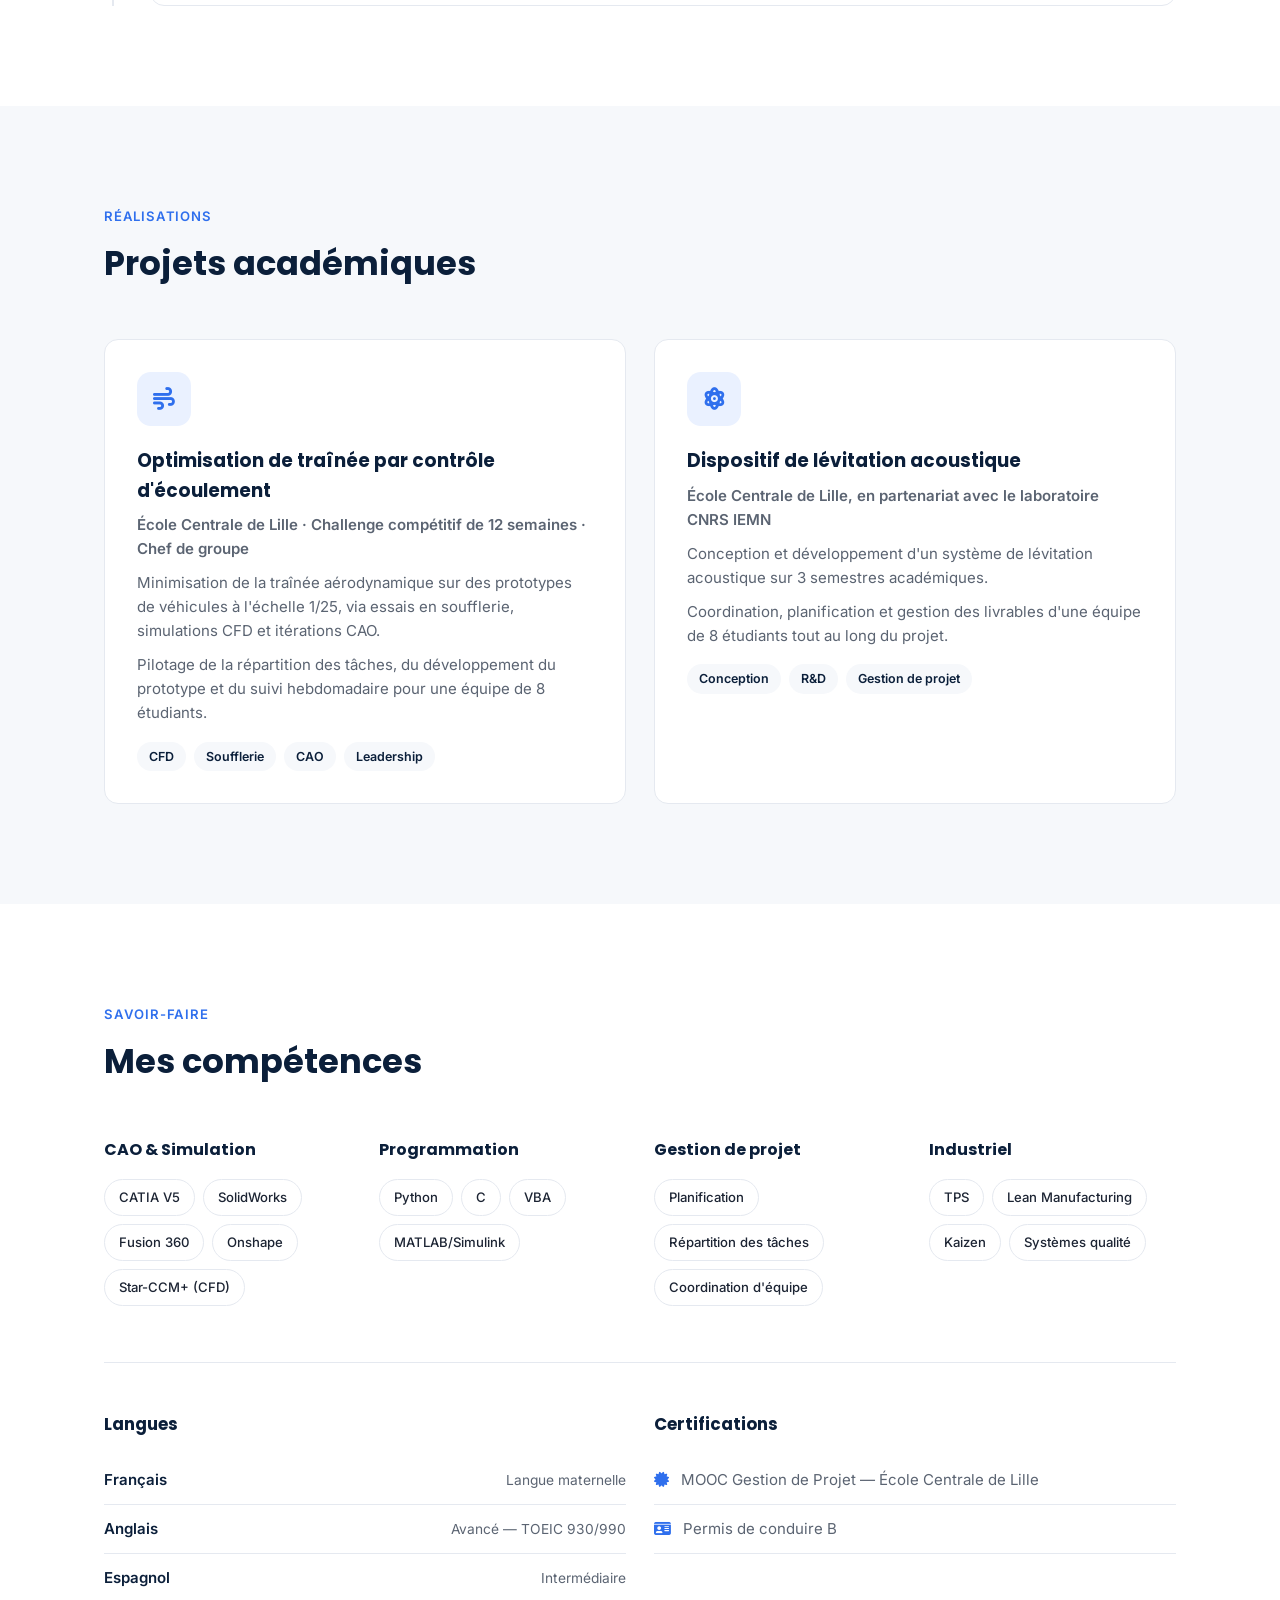
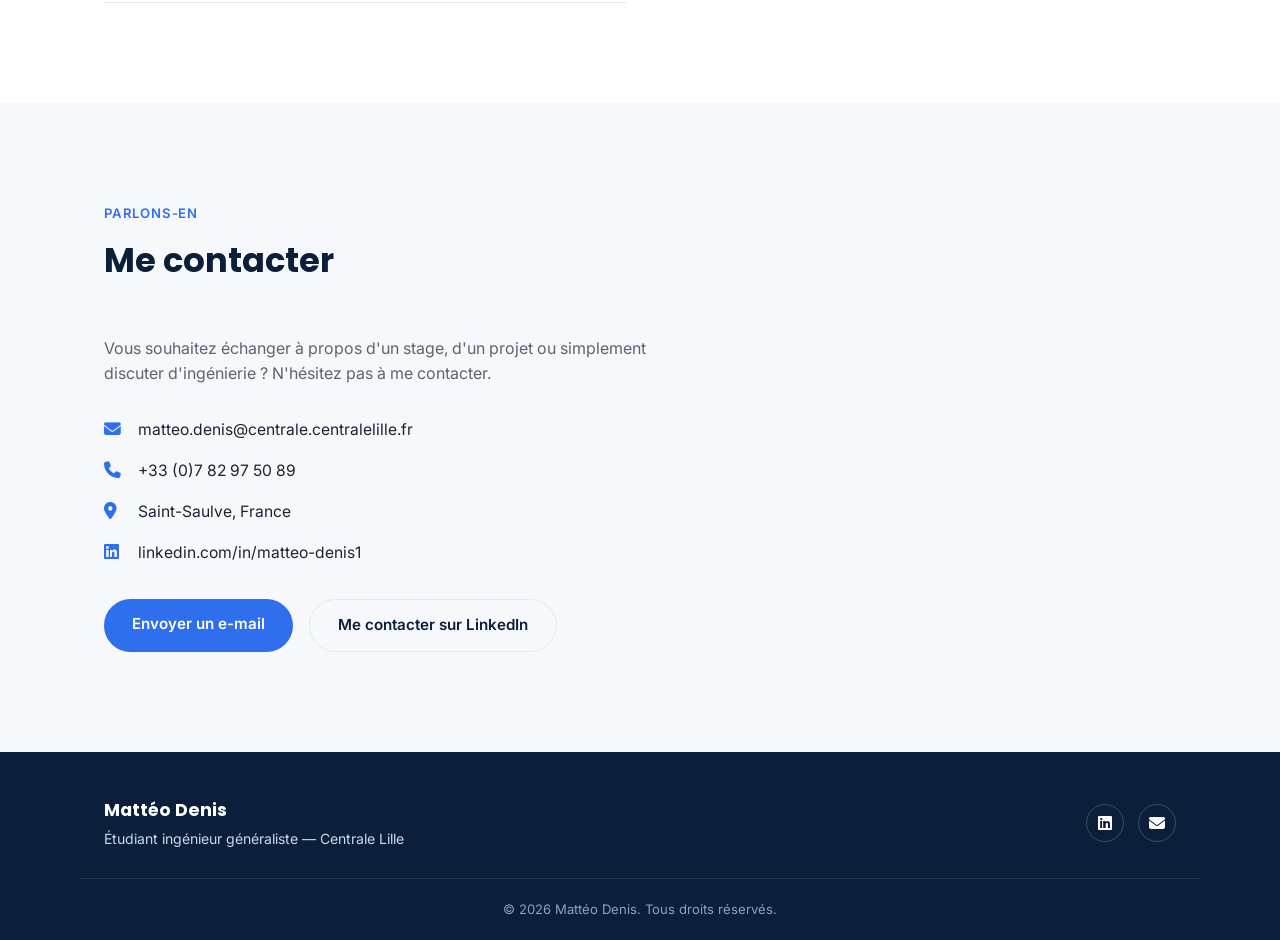
==== commit b65cca67: "Ajout photo et CV" ====
--- a/index.html
+++ b/index.html
@@ -59,7 +59,7 @@
       </div>
       <div class="hero-photo">
         <div class="photo-frame">
-          <div class="avatar-placeholder">MD</div>
+          <img src="images/photo.jpg" alt="Photo de Mattéo Denis">
           <!-- Remplacez cette div par : <img src="images/photo.jpg" alt="Photo de Mattéo Denis"> -->
         </div>
       </div>
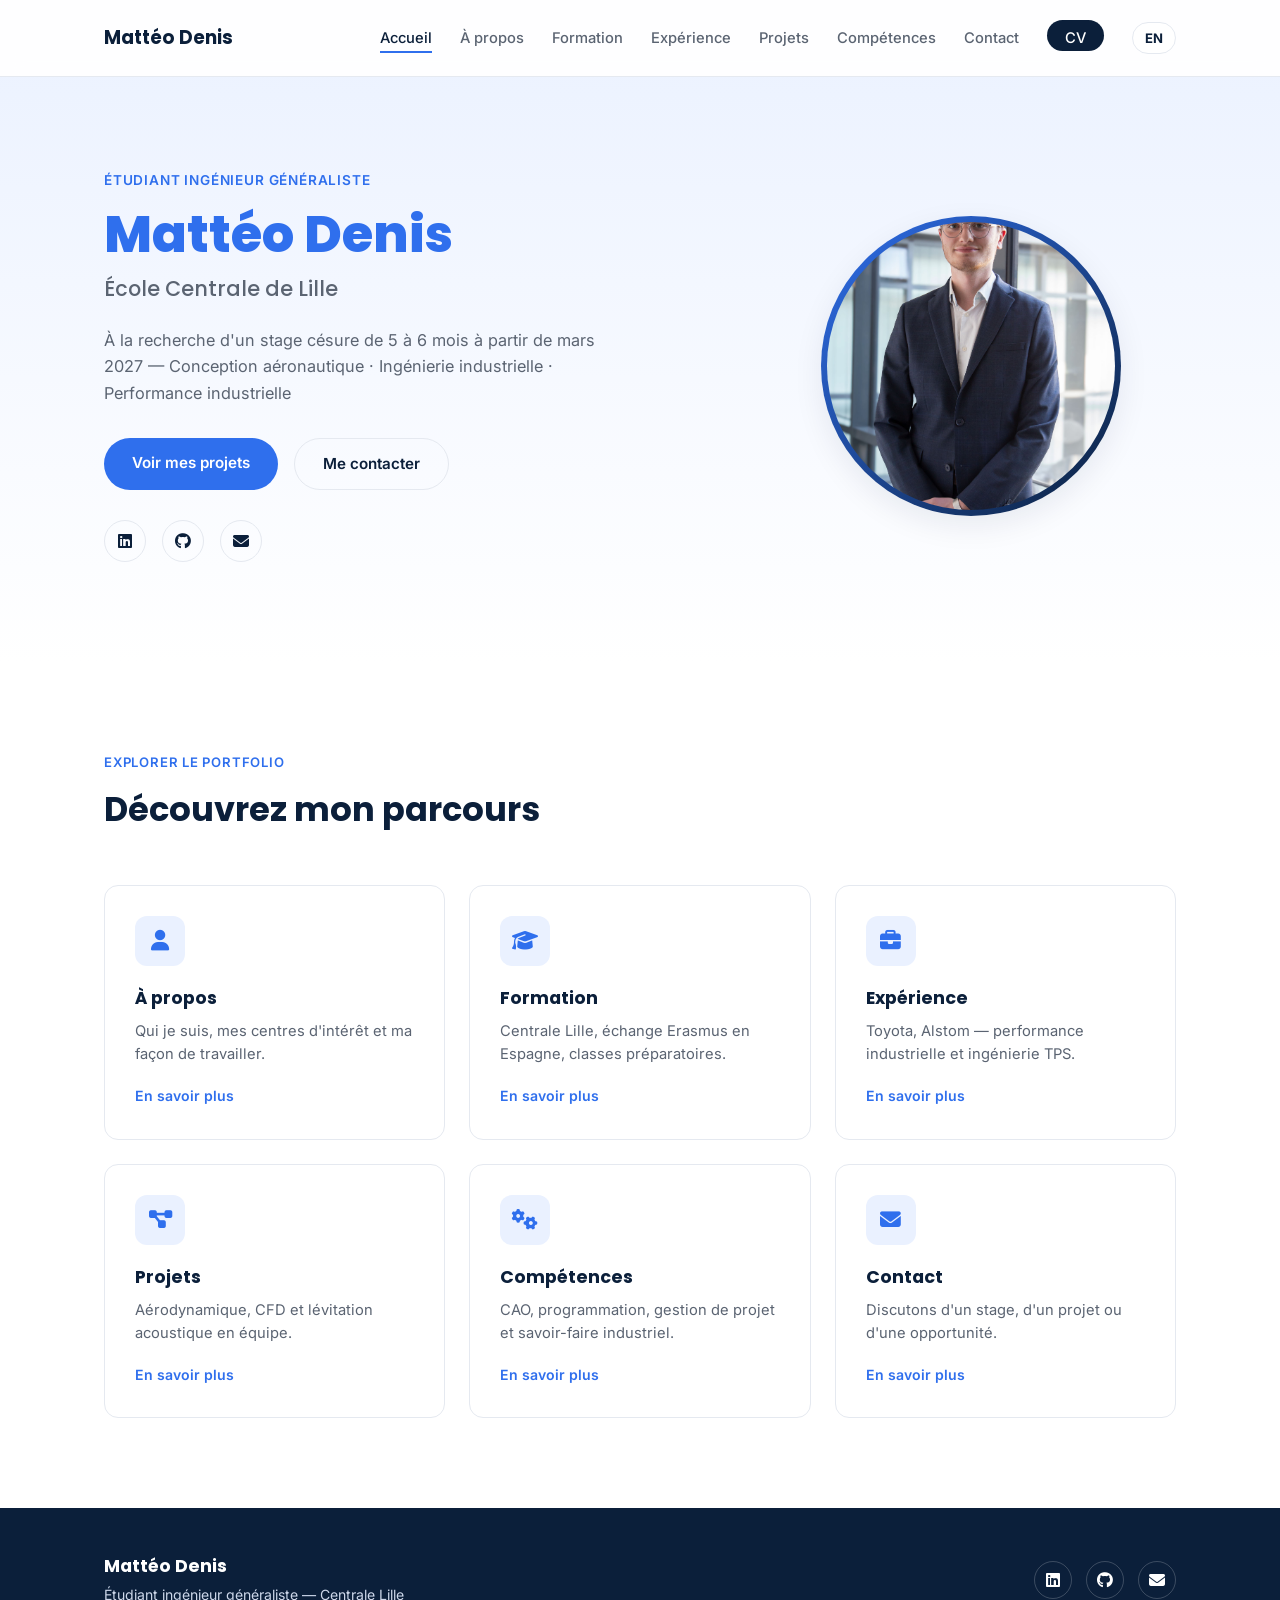
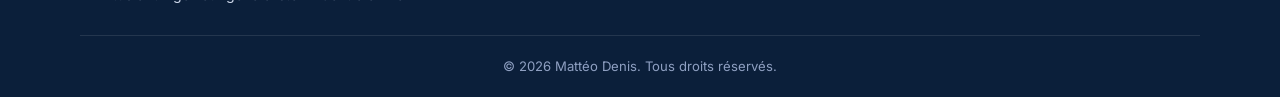
==== commit f8affc0e: "Nouvelle structure multi-pages + FR/EN" ====
--- a/index.html
+++ b/index.html
@@ -3,12 +3,8 @@
 <head>
 <meta charset="UTF-8">
 <meta name="viewport" content="width=device-width, initial-scale=1.0">
-<title>Portfolio de Mattéo Denis | Étudiant Ingénieur - Centrale Lille</title>
+<title>Mattéo Denis | Étudiant Ingénieur - Centrale Lille</title>
 <meta name="description" content="Portfolio de Mattéo Denis, étudiant ingénieur généraliste à Centrale Lille, spécialisé en conception mécanique, aérodynamique et performance industrielle.">
-<meta name="keywords" content="Mattéo Denis, Portfolio, Centrale Lille, Ingénieur, Aérodynamique, Performance industrielle, CAO, CFD, Toyota, Alstom">
-<meta property="og:title" content="Portfolio de Mattéo Denis | Étudiant Ingénieur">
-<meta property="og:description" content="Découvrez les projets, compétences et expériences de Mattéo Denis, étudiant ingénieur à Centrale Lille.">
-<meta property="og:type" content="website">
 <link rel="preconnect" href="https://fonts.googleapis.com">
 <link rel="preconnect" href="https://fonts.gstatic.com" crossorigin>
 <link href="https://fonts.googleapis.com/css2?family=Poppins:wght@400;500;600;700;800&family=Inter:wght@400;500;600&display=swap" rel="stylesheet">
@@ -19,15 +15,17 @@
 
 <header id="header">
   <nav class="navbar container">
-    <a href="#" class="logo">Mattéo Denis</a>
+    <a href="index.html" class="logo">Mattéo Denis</a>
     <ul class="nav-links" id="navLinks">
-      <li><a href="#about">À propos</a></li>
-      <li><a href="#education">Formation</a></li>
-      <li><a href="#experience">Expérience</a></li>
-      <li><a href="#projects">Projets</a></li>
-      <li><a href="#skills">Compétences</a></li>
-      <li><a href="#contact">Contact</a></li>
-      <li><a href="assets/CV_Matteo_Denis.pdf" class="btn-cv" target="_blank">CV</a></li>
+      <li><a href="index.html" data-i18n="nav.home">Accueil</a></li>
+      <li><a href="about.html" data-i18n="nav.about">À propos</a></li>
+      <li><a href="education.html" data-i18n="nav.education">Formation</a></li>
+      <li><a href="experience.html" data-i18n="nav.experience">Expérience</a></li>
+      <li><a href="projects.html" data-i18n="nav.projects">Projets</a></li>
+      <li><a href="skills.html" data-i18n="nav.skills">Compétences</a></li>
+      <li><a href="contact.html" data-i18n="nav.contact">Contact</a></li>
+      <li><a href="assets/CV_Matteo_Denis.pdf" class="btn-cv" target="_blank" data-i18n="nav.cv">CV</a></li>
+      <li><button id="langToggle" class="lang-toggle" type="button">EN</button></li>
     </ul>
     <button class="burger" id="burger" aria-label="Menu">
       <span></span><span></span><span></span>
@@ -41,19 +39,20 @@
   <section class="hero" id="hero">
     <div class="container hero-grid">
       <div class="hero-text">
-        <p class="hero-eyebrow">Étudiant ingénieur généraliste</p>
-        <h1>Mattéo <span>Denis</span></h1>
-        <h2>École Centrale de Lille</h2>
-        <p class="hero-tagline">
+        <p class="hero-eyebrow" data-i18n="home.eyebrow">Étudiant ingénieur généraliste</p>
+        <h1><span data-i18n="home.title1">Mattéo</span> <span data-i18n="home.title2">Denis</span></h1>
+        <h2 data-i18n="home.title3">École Centrale de Lille</h2>
+        <p class="hero-tagline" data-i18n="home.tagline">
           À la recherche d'un stage césure de 5 à 6 mois à partir de mars 2027 —
           Conception aéronautique · Ingénierie industrielle · Performance industrielle
         </p>
         <div class="hero-actions">
-          <a href="#projects" class="btn btn-primary">Voir mes projets</a>
-          <a href="#contact" class="btn btn-outline">Me contacter</a>
+          <a href="projects.html" class="btn btn-primary" data-i18n="home.ctaProjects">Voir mes projets</a>
+          <a href="contact.html" class="btn btn-outline" data-i18n="home.ctaContact">Me contacter</a>
         </div>
         <div class="hero-socials">
           <a href="https://www.linkedin.com/in/matteo-denis1" target="_blank" aria-label="LinkedIn"><i class="fab fa-linkedin"></i></a>
+          <a href="https://github.com/matteodenis59" target="_blank" aria-label="GitHub"><i class="fab fa-github"></i></a>
           <a href="mailto:matteo.denis@centrale.centralelille.fr" aria-label="Email"><i class="fas fa-envelope"></i></a>
         </div>
       </div>
@@ -66,257 +65,49 @@
     </div>
   </section>
 
-  <!-- ABOUT -->
-  <section class="section" id="about">
+  <!-- HIGHLIGHTS / TABLE OF CONTENTS -->
+  <section class="home-highlights">
     <div class="container">
-      <p class="section-eyebrow">Qui suis-je</p>
-      <h2 class="section-title">À propos de moi</h2>
-      <div class="about-grid">
-        <div class="about-photo">
-          <div class="photo-frame small">
-            <div class="avatar-placeholder">MD</div>
-          </div>
-        </div>
-        <div class="about-text">
-          <p>
-            Étudiant ingénieur généraliste à Centrale Lille, je m'intéresse aux environnements
-            techniques qui allient conception, production et performance.
-          </p>
-          <p>
-            Curieux, rigoureux et pragmatique, j'aime les défis d'ingénierie concrets qui combinent
-            conception mécanique, expérimentation et amélioration continue. Fiable et orienté travail
-            d'équipe, j'accorde une grande importance à une résolution de problèmes structurée et à
-            une communication claire.
-          </p>
-          <div class="about-interests">
-            <h3>Centres d'intérêt</h3>
-            <ul>
-              <li><i class="fas fa-whistle"></i> Arbitre de basketball en championnat régional : gestion de la pression, communication et leadership</li>
-              <li><i class="fas fa-person-running"></i> Sports : basketball et course à pied</li>
-              <li><i class="fas fa-screwdriver-wrench"></i> Bricolage et projets mécaniques pratiques</li>
-            </ul>
-          </div>
-        </div>
-      </div>
-    </div>
-  </section>
+      <p class="section-eyebrow" data-i18n="home.hEyebrow">Explorer le portfolio</p>
+      <h2 class="section-title" data-i18n="home.hTitle">Découvrez mon parcours</h2>
 
-  <!-- EDUCATION -->
-  <section class="section alt" id="education">
-    <div class="container">
-      <p class="section-eyebrow">Parcours</p>
-      <h2 class="section-title">Mon parcours académique</h2>
-      <div class="timeline">
-        <div class="timeline-item">
-          <div class="timeline-date">2024 — 2028</div>
-          <div class="timeline-content">
-            <h3>École Centrale de Lille, France</h3>
-            <p class="timeline-role">Diplôme d'ingénieur généraliste</p>
-            <p>
-              Matières clés : Aérodynamique & contrôle d'écoulement — Mécanique — CAO &
-              procédés de fabrication — Électronique — Programmation avancée & Deep Learning.
-              GPA : 3.7/4.
-            </p>
-          </div>
-        </div>
-        <div class="timeline-item">
-          <div class="timeline-date">Fév. — Juin 2026</div>
-          <div class="timeline-content">
-            <h3>Universitat Politècnica de Catalunya, Espagne</h3>
-            <p class="timeline-role">Semestre d'échange Erasmus</p>
-            <p>
-              Cours de niveau Master : Véhicules hybrides & électriques — Contrôle des machines
-              électriques & électronique de puissance — Projet industriel.
-            </p>
-          </div>
-        </div>
-        <div class="timeline-item">
-          <div class="timeline-date">2022 — 2024</div>
-          <div class="timeline-content">
-            <h3>Lycée Faidherbe, Lille, France</h3>
-            <p class="timeline-role">Classes Préparatoires aux Grandes Écoles (MPSI-MP*)</p>
-            <p>
-              Programme intensif de deux ans en mathématiques et physique, préparant aux
-              concours des meilleures écoles d'ingénieurs françaises.
-            </p>
-          </div>
-        </div>
-      </div>
-    </div>
-  </section>
-
-  <!-- EXPERIENCE -->
-  <section class="section" id="experience">
-    <div class="container">
-      <p class="section-eyebrow">Expérience</p>
-      <h2 class="section-title">Expérience professionnelle</h2>
-      <div class="timeline">
-        <div class="timeline-item">
-          <div class="timeline-date">Sept. 2026 — Mar. 2027 <span class="badge">À venir</span></div>
-          <div class="timeline-content">
-            <h3>Toyota Motor Manufacturing France</h3>
-            <p class="timeline-role">Stagiaire Amélioration de la Performance Industrielle</p>
-            <p>
-              Périmètre prévu : ateliers Kaizen, formation des utilisateurs finaux et reporting
-              d'indicateurs (KPI) à la direction.
-            </p>
-          </div>
-        </div>
-        <div class="timeline-item">
-          <div class="timeline-date">Juil. 2025</div>
-          <div class="timeline-content">
-            <h3>Toyota Motor Manufacturing France, Onnaing</h3>
-            <p class="timeline-role">Stagiaire Ingénierie TPS</p>
-            <ul>
-              <li>Mise en place d'un système de Maintenance Productive Totale (TPM) et mise à jour des standards de maintenance et plans techniques.</li>
-              <li>Conception de calibres de contrôle et de montages d'inspection pour le contrôle qualité en production.</li>
-            </ul>
-          </div>
-        </div>
-        <div class="timeline-item">
-          <div class="timeline-date">Janv. 2025</div>
-          <div class="timeline-content">
-            <h3>Alstom Transport, Valenciennes, France</h3>
-            <p class="timeline-role">Stagiaire Service Douane</p>
-            <p>
-              Construction d'arbres de décision pour la classification douanière et automatisation
-              de traitements de données avec Python/VBA.
-            </p>
-          </div>
-        </div>
-      </div>
-    </div>
-  </section>
-
-  <!-- PROJECTS -->
-  <section class="section alt" id="projects">
-    <div class="container">
-      <p class="section-eyebrow">Réalisations</p>
-      <h2 class="section-title">Projets académiques</h2>
-      <div class="projects-grid">
-        <div class="project-card">
-          <div class="project-icon"><i class="fas fa-wind"></i></div>
-          <h3>Optimisation de traînée par contrôle d'écoulement</h3>
-          <p class="project-meta">École Centrale de Lille · Challenge compétitif de 12 semaines · Chef de groupe</p>
-          <p>
-            Minimisation de la traînée aérodynamique sur des prototypes de véhicules à l'échelle
-            1/25, via essais en soufflerie, simulations CFD et itérations CAO.
-          </p>
-          <p>
-            Pilotage de la répartition des tâches, du développement du prototype et du suivi
-            hebdomadaire pour une équipe de 8 étudiants.
-          </p>
-          <div class="tags">
-            <span>CFD</span><span>Soufflerie</span><span>CAO</span><span>Leadership</span>
-          </div>
-        </div>
-        <div class="project-card">
-          <div class="project-icon"><i class="fas fa-atom"></i></div>
-          <h3>Dispositif de lévitation acoustique</h3>
-          <p class="project-meta">École Centrale de Lille, en partenariat avec le laboratoire CNRS IEMN</p>
-          <p>
-            Conception et développement d'un système de lévitation acoustique sur 3 semestres
-            académiques.
-          </p>
-          <p>
-            Coordination, planification et gestion des livrables d'une équipe de 8 étudiants tout
-            au long du projet.
-          </p>
-          <div class="tags">
-            <span>Conception</span><span>R&D</span><span>Gestion de projet</span>
-          </div>
-        </div>
-      </div>
-    </div>
-  </section>
-
-  <!-- SKILLS -->
-  <section class="section" id="skills">
-    <div class="container">
-      <p class="section-eyebrow">Savoir-faire</p>
-      <h2 class="section-title">Mes compétences</h2>
-
-      <div class="skills-grid">
-        <div class="skills-col">
-          <h3>CAO & Simulation</h3>
-          <div class="tech-badges">
-            <span>CATIA V5</span>
-            <span>SolidWorks</span>
-            <span>Fusion 360</span>
-            <span>Onshape</span>
-            <span>Star-CCM+ (CFD)</span>
-          </div>
-        </div>
-        <div class="skills-col">
-          <h3>Programmation</h3>
-          <div class="tech-badges">
-            <span>Python</span>
-            <span>C</span>
-            <span>VBA</span>
-            <span>MATLAB/Simulink</span>
-          </div>
-        </div>
-        <div class="skills-col">
-          <h3>Gestion de projet</h3>
-          <div class="tech-badges">
-            <span>Planification</span>
-            <span>Répartition des tâches</span>
-            <span>Coordination d'équipe</span>
-          </div>
-        </div>
-        <div class="skills-col">
-          <h3>Industriel</h3>
-          <div class="tech-badges">
-            <span>TPS</span>
-            <span>Lean Manufacturing</span>
-            <span>Kaizen</span>
-            <span>Systèmes qualité</span>
-          </div>
-        </div>
-      </div>
-
-      <div class="skills-bottom">
-        <div class="skills-bottom-col">
-          <h3>Langues</h3>
-          <ul class="lang-list">
-            <li><span>Français</span><em>Langue maternelle</em></li>
-            <li><span>Anglais</span><em>Avancé — TOEIC 930/990</em></li>
-            <li><span>Espagnol</span><em>Intermédiaire</em></li>
-          </ul>
-        </div>
-        <div class="skills-bottom-col">
-          <h3>Certifications</h3>
-          <ul class="cert-list">
-            <li><i class="fas fa-certificate"></i> MOOC Gestion de Projet — École Centrale de Lille</li>
-            <li><i class="fas fa-id-card"></i> Permis de conduire B</li>
-          </ul>
-        </div>
-      </div>
-    </div>
-  </section>
-
-  <!-- CONTACT -->
-  <section class="section alt" id="contact">
-    <div class="container">
-      <p class="section-eyebrow">Parlons-en</p>
-      <h2 class="section-title">Me contacter</h2>
-      <div class="contact-grid">
-        <div class="contact-info">
-          <p>
-            Vous souhaitez échanger à propos d'un stage, d'un projet ou simplement discuter
-            d'ingénierie ? N'hésitez pas à me contacter.
-          </p>
-          <ul class="contact-list">
-            <li><i class="fas fa-envelope"></i> <a href="mailto:matteo.denis@centrale.centralelille.fr">matteo.denis@centrale.centralelille.fr</a></li>
-            <li><i class="fas fa-phone"></i> <a href="tel:+33782975089">+33 (0)7 82 97 50 89</a></li>
-            <li><i class="fas fa-location-dot"></i> Saint-Saulve, France</li>
-            <li><i class="fab fa-linkedin"></i> <a href="https://www.linkedin.com/in/matteo-denis1" target="_blank">linkedin.com/in/matteo-denis1</a></li>
-          </ul>
-          <div class="contact-actions">
-            <a href="mailto:matteo.denis@centrale.centralelille.fr" class="btn btn-primary">Envoyer un e-mail</a>
-            <a href="https://www.linkedin.com/in/matteo-denis1" target="_blank" class="btn btn-outline">Me contacter sur LinkedIn</a>
-          </div>
-        </div>
+      <div class="highlights-grid">
+        <a href="about.html" class="highlight-card">
+          <div class="highlight-icon"><i class="fas fa-user"></i></div>
+          <h3 data-i18n="home.aboutTitle">À propos</h3>
+          <p data-i18n="home.aboutDesc">Qui je suis, mes centres d'intérêt et ma façon de travailler.</p>
+          <span class="highlight-link" data-i18n="home.linkLabel">En savoir plus <i class="fas fa-arrow-right"></i></span>
+        </a>
+        <a href="education.html" class="highlight-card">
+          <div class="highlight-icon"><i class="fas fa-graduation-cap"></i></div>
+          <h3 data-i18n="home.eduTitle">Formation</h3>
+          <p data-i18n="home.eduDesc">Centrale Lille, échange Erasmus en Espagne, classes préparatoires.</p>
+          <span class="highlight-link" data-i18n="home.linkLabel">En savoir plus <i class="fas fa-arrow-right"></i></span>
+        </a>
+        <a href="experience.html" class="highlight-card">
+          <div class="highlight-icon"><i class="fas fa-briefcase"></i></div>
+          <h3 data-i18n="home.expTitle">Expérience</h3>
+          <p data-i18n="home.expDesc">Toyota, Alstom — performance industrielle et ingénierie TPS.</p>
+          <span class="highlight-link" data-i18n="home.linkLabel">En savoir plus <i class="fas fa-arrow-right"></i></span>
+        </a>
+        <a href="projects.html" class="highlight-card">
+          <div class="highlight-icon"><i class="fas fa-diagram-project"></i></div>
+          <h3 data-i18n="home.projTitle">Projets</h3>
+          <p data-i18n="home.projDesc">Aérodynamique, CFD et lévitation acoustique en équipe.</p>
+          <span class="highlight-link" data-i18n="home.linkLabel">En savoir plus <i class="fas fa-arrow-right"></i></span>
+        </a>
+        <a href="skills.html" class="highlight-card">
+          <div class="highlight-icon"><i class="fas fa-gears"></i></div>
+          <h3 data-i18n="home.skillsTitle">Compétences</h3>
+          <p data-i18n="home.skillsDesc">CAO, programmation, gestion de projet et savoir-faire industriel.</p>
+          <span class="highlight-link" data-i18n="home.linkLabel">En savoir plus <i class="fas fa-arrow-right"></i></span>
+        </a>
+        <a href="contact.html" class="highlight-card">
+          <div class="highlight-icon"><i class="fas fa-envelope"></i></div>
+          <h3 data-i18n="home.contactTitle">Contact</h3>
+          <p data-i18n="home.contactDesc">Discutons d'un stage, d'un projet ou d'une opportunité.</p>
+          <span class="highlight-link" data-i18n="home.linkLabel">En savoir plus <i class="fas fa-arrow-right"></i></span>
+        </a>
       </div>
     </div>
   </section>
@@ -327,18 +118,20 @@
   <div class="container footer-grid">
     <div>
       <p class="footer-name">Mattéo Denis</p>
-      <p class="footer-tag">Étudiant ingénieur généraliste — Centrale Lille</p>
+      <p class="footer-tag" data-i18n="footer.tag">Étudiant ingénieur généraliste — Centrale Lille</p>
     </div>
     <div class="footer-socials">
       <a href="https://www.linkedin.com/in/matteo-denis1" target="_blank" aria-label="LinkedIn"><i class="fab fa-linkedin"></i></a>
+      <a href="https://github.com/matteodenis59" target="_blank" aria-label="GitHub"><i class="fab fa-github"></i></a>
       <a href="mailto:matteo.denis@centrale.centralelille.fr" aria-label="Email"><i class="fas fa-envelope"></i></a>
     </div>
   </div>
-  <p class="footer-copy">© 2026 Mattéo Denis. Tous droits réservés.</p>
+  <p class="footer-copy" data-i18n="footer.copy">© 2026 Mattéo Denis. Tous droits réservés.</p>
 </footer>
 
 <a href="#hero" class="back-to-top" id="backToTop" aria-label="Retour en haut"><i class="fas fa-arrow-up"></i></a>
 
-<script src="js/script.js"></script>
+<script src="js/i18n.js"></script>
+<script src="js/main.js"></script>
 </body>
 </html>
--- a/css/style.css
+++ b/css/style.css
@@ -38,14 +38,14 @@
   padding: 0 24px;
 }
 
-/* HEADER */
+/* HEADER / NAVBAR */
 header {
   position: fixed;
   top: 0;
   left: 0;
   width: 100%;
   z-index: 1000;
-  background: rgba(255, 255, 255, 0.9);
+  background: rgba(255, 255, 255, 0.92);
   backdrop-filter: blur(10px);
   border-bottom: 1px solid var(--border);
 }
@@ -67,7 +67,7 @@
 .nav-links {
   display: flex;
   align-items: center;
-  gap: 32px;
+  gap: 28px;
 }
 
 .nav-links a {
@@ -75,9 +75,16 @@
   font-weight: 500;
   color: var(--text-muted);
   transition: color 0.2s;
+  padding-bottom: 4px;
+  border-bottom: 2px solid transparent;
 }
 
 .nav-links a:hover { color: var(--blue); }
+
+.nav-links a.active {
+  color: var(--navy);
+  border-bottom-color: var(--blue);
+}
 
 .btn-cv {
   background: var(--navy);
@@ -85,9 +92,25 @@
   padding: 9px 18px;
   border-radius: 30px;
   font-weight: 600;
+  border-bottom: none !important;
 }
 
 .btn-cv:hover { background: var(--blue); }
+
+.lang-toggle {
+  background: #fff;
+  border: 1.5px solid var(--border);
+  color: var(--navy);
+  font-weight: 700;
+  font-size: 0.82rem;
+  padding: 7px 12px;
+  border-radius: 20px;
+  cursor: pointer;
+  transition: 0.2s;
+  font-family: 'Inter', sans-serif;
+}
+
+.lang-toggle:hover { border-color: var(--blue); color: var(--blue); }
 
 .burger {
   display: none;
@@ -105,7 +128,7 @@
   transition: 0.3s;
 }
 
-/* HERO */
+/* HERO (home page) */
 .hero {
   padding: 170px 0 100px;
   background: linear-gradient(180deg, var(--blue-light) 0%, #fff 100%);
@@ -154,6 +177,7 @@
   display: flex;
   gap: 16px;
   margin-top: 32px;
+  flex-wrap: wrap;
 }
 
 .btn {
@@ -185,6 +209,21 @@
   color: var(--blue);
   transform: translateY(-2px);
 }
+
+.btn-github {
+  display: inline-flex;
+  align-items: center;
+  gap: 8px;
+  background: var(--navy);
+  color: #fff;
+  padding: 10px 20px;
+  border-radius: 30px;
+  font-weight: 600;
+  font-size: 0.88rem;
+  transition: all 0.2s;
+}
+
+.btn-github:hover { background: #000; transform: translateY(-2px); }
 
 .hero-socials {
   display: flex;
@@ -245,9 +284,96 @@
   border-radius: 50%;
 }
 
+/* HOME — highlight cards linking to sections */
+.home-highlights { padding: 90px 0; }
+
+.highlights-grid {
+  display: grid;
+  grid-template-columns: repeat(3, 1fr);
+  gap: 24px;
+  margin-top: 20px;
+}
+
+.highlight-card {
+  background: #fff;
+  border: 1px solid var(--border);
+  border-radius: var(--radius);
+  padding: 30px;
+  transition: all 0.2s;
+}
+
+.highlight-card:hover {
+  transform: translateY(-6px);
+  box-shadow: var(--shadow);
+  border-color: var(--blue);
+}
+
+.highlight-icon {
+  width: 50px;
+  height: 50px;
+  border-radius: 12px;
+  background: var(--blue-light);
+  color: var(--blue);
+  display: flex;
+  align-items: center;
+  justify-content: center;
+  font-size: 1.3rem;
+  margin-bottom: 18px;
+}
+
+.highlight-card h3 {
+  color: var(--navy);
+  font-size: 1.1rem;
+  margin-bottom: 8px;
+}
+
+.highlight-card p {
+  color: var(--text-muted);
+  font-size: 0.92rem;
+  margin-bottom: 16px;
+}
+
+.highlight-link {
+  color: var(--blue);
+  font-weight: 600;
+  font-size: 0.88rem;
+}
+
+.highlight-link i { margin-left: 4px; }
+
+/* PAGE HEADER (inner pages banner) */
+.page-header {
+  padding: 150px 0 60px;
+  background: linear-gradient(180deg, var(--blue-light) 0%, #fff 100%);
+}
+
+.page-eyebrow {
+  color: var(--blue);
+  font-weight: 600;
+  letter-spacing: 0.06em;
+  text-transform: uppercase;
+  font-size: 0.85rem;
+  margin-bottom: 10px;
+}
+
+.page-header h1 {
+  font-size: 2.4rem;
+  font-weight: 800;
+  color: var(--navy);
+}
+
+.breadcrumb {
+  margin-top: 14px;
+  font-size: 0.85rem;
+  color: var(--text-muted);
+}
+
+.breadcrumb a { color: var(--blue); font-weight: 600; }
+
 /* SECTIONS */
 .section { padding: 100px 0; }
 .section.alt { background: var(--bg-alt); }
+.section.tight { padding: 70px 0; }
 
 .section-eyebrow {
   color: var(--blue);
@@ -351,8 +477,6 @@
   padding: 22px 26px;
 }
 
-.section.alt .timeline-content { background: #fff; }
-
 .timeline-content h3 {
   color: var(--navy);
   font-size: 1.1rem;
@@ -379,7 +503,7 @@
   margin-bottom: 6px;
 }
 
-/* PROJECTS */
+/* PROJECTS GRID */
 .projects-grid {
   display: grid;
   grid-template-columns: repeat(2, 1fr);
@@ -392,6 +516,8 @@
   border-radius: var(--radius);
   padding: 32px;
   transition: transform 0.2s, box-shadow 0.2s;
+  display: flex;
+  flex-direction: column;
 }
 
 .project-card:hover {
@@ -435,7 +561,7 @@
   display: flex;
   flex-wrap: wrap;
   gap: 8px;
-  margin-top: 16px;
+  margin: 16px 0;
 }
 
 .tags span {
@@ -445,6 +571,84 @@
   font-weight: 600;
   padding: 5px 12px;
   border-radius: 20px;
+}
+
+.project-card-actions {
+  margin-top: auto;
+  display: flex;
+  gap: 12px;
+  flex-wrap: wrap;
+  padding-top: 10px;
+}
+
+.link-more {
+  color: var(--blue);
+  font-weight: 600;
+  font-size: 0.88rem;
+  display: inline-flex;
+  align-items: center;
+  gap: 6px;
+}
+
+/* PROJECT DETAIL PAGE */
+.project-detail-header {
+  padding: 150px 0 50px;
+  background: linear-gradient(180deg, var(--blue-light) 0%, #fff 100%);
+}
+
+.project-detail-header .project-icon { margin-bottom: 24px; }
+
+.project-detail-header h1 {
+  font-size: 2.2rem;
+  font-weight: 800;
+  color: var(--navy);
+  margin-bottom: 10px;
+}
+
+.project-detail-meta {
+  color: var(--blue);
+  font-weight: 600;
+  font-size: 0.92rem;
+  margin-bottom: 24px;
+}
+
+.project-detail-actions {
+  display: flex;
+  gap: 14px;
+  flex-wrap: wrap;
+  margin-top: 10px;
+}
+
+.project-detail-body {
+  padding: 70px 0;
+}
+
+.project-detail-body .content-block {
+  max-width: 760px;
+  margin-bottom: 40px;
+}
+
+.project-detail-body h2 {
+  color: var(--navy);
+  font-size: 1.4rem;
+  margin-bottom: 16px;
+}
+
+.project-detail-body p {
+  color: var(--text-muted);
+  margin-bottom: 14px;
+  font-size: 1rem;
+}
+
+.project-detail-body ul {
+  margin-bottom: 14px;
+}
+
+.project-detail-body li {
+  list-style: disc;
+  margin-left: 20px;
+  color: var(--text-muted);
+  margin-bottom: 8px;
 }
 
 /* SKILLS */
@@ -634,6 +838,7 @@
   .projects-grid { grid-template-columns: 1fr; }
   .skills-grid { grid-template-columns: repeat(2, 1fr); }
   .skills-bottom { grid-template-columns: 1fr; }
+  .highlights-grid { grid-template-columns: 1fr; }
 }
 
 @media (max-width: 720px) {
@@ -650,10 +855,13 @@
     border-bottom: 1px solid var(--border);
     transform: translateY(-150%);
     transition: transform 0.3s;
+    max-height: calc(100vh - 76px);
+    overflow-y: auto;
   }
   .nav-links.open { transform: translateY(0); }
   .burger { display: flex; }
   .skills-grid { grid-template-columns: 1fr; }
   .section { padding: 70px 0; }
   .hero { padding: 140px 0 70px; }
-}
+  .page-header, .project-detail-header { padding: 130px 0 40px; }
+}
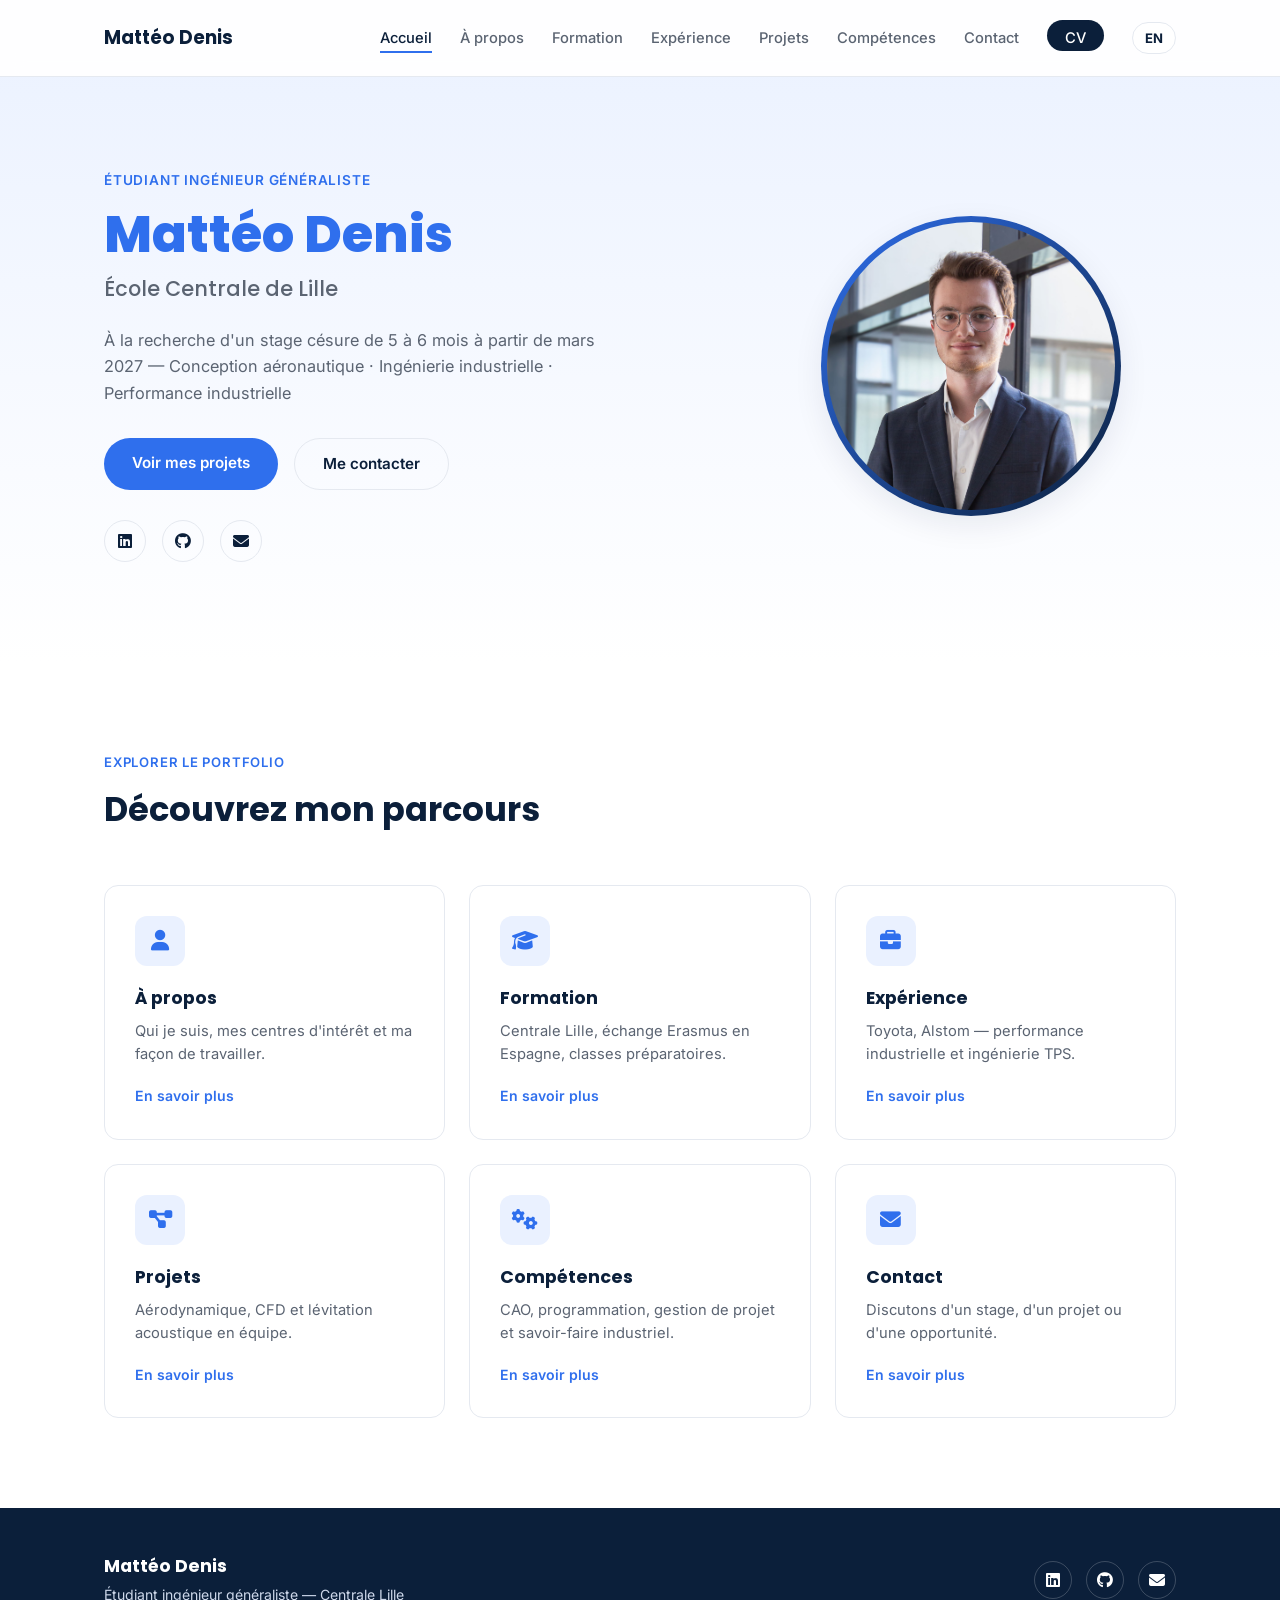
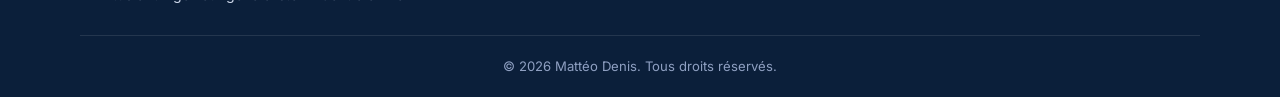
==== commit 000e2452: "Nouvelle structure multi-pages + FR/EN" ====
--- a/index.html
+++ b/index.html
@@ -43,7 +43,7 @@
         <h1><span data-i18n="home.title1">Mattéo</span> <span data-i18n="home.title2">Denis</span></h1>
         <h2 data-i18n="home.title3">École Centrale de Lille</h2>
         <p class="hero-tagline" data-i18n="home.tagline">
-          À la recherche d'un stage césure de 5 à 6 mois à partir de mars 2027 —
+          À la recherche d'un stage césure de 5 à 6 mois à partir de mars 2027 -
           Conception aéronautique · Ingénierie industrielle · Performance industrielle
         </p>
         <div class="hero-actions">
--- a/css/style.css
+++ b/css/style.css
@@ -401,7 +401,7 @@
 
 .about-photo { display: flex; justify-content: center; }
 
-.about-text p { margin-bottom: 18px; color: var(--text-muted); }
+.about-text p { margin-bottom: 18px; color: var(--text-muted); text-align: justify; }
 
 .about-interests { margin-top: 30px; }
 
@@ -493,6 +493,7 @@
 .timeline-content p, .timeline-content ul {
   color: var(--text-muted);
   font-size: 0.94rem;
+  text-align: justify;
 }
 
 .timeline-content ul { margin-top: 6px; }
@@ -624,7 +625,7 @@
 }
 
 .project-detail-body .content-block {
-  max-width: 760px;
+  max-width: 100%;
   margin-bottom: 40px;
 }
 
@@ -638,6 +639,7 @@
   color: var(--text-muted);
   margin-bottom: 14px;
   font-size: 1rem;
+  text-align: justify;
 }
 
 .project-detail-body ul {
@@ -720,6 +722,7 @@
   color: var(--text-muted);
   max-width: 560px;
   margin-bottom: 30px;
+  text-align: justify;
 }
 
 .contact-list {
@@ -865,3 +868,110 @@
   .hero { padding: 140px 0 70px; }
   .page-header, .project-detail-header { padding: 130px 0 40px; }
 }
+
+.project-detail-body .content-block.wide { max-width: 100%; }
+
+.pdf-embed {
+  width: 100%;
+  height: 780px;
+  border: 1px solid var(--border);
+  border-radius: var(--radius);
+  overflow: hidden;
+  margin: 20px 0;
+  background: var(--bg-alt);
+}
+
+.pdf-embed iframe {
+  width: 100%;
+  height: 100%;
+  border: none;
+}
+
+@media (max-width: 720px) {
+  .pdf-embed { height: 480px; }
+}
+
+.text-link {
+  color: var(--blue);
+  text-decoration: underline;
+  font-weight: 600;
+}
+
+.text-link:hover {
+  color: var(--navy);
+}
+
+.content-with-image {
+  display: grid;
+  grid-template-columns: 1.2fr 1fr;
+  gap: 32px;
+  align-items: center;
+  max-width: 960px;
+}
+
+.content-image {
+  width: 100%;
+  border-radius: var(--radius);
+  box-shadow: var(--shadow);
+}
+
+@media (max-width: 720px) {
+  .content-with-image { grid-template-columns: 1fr; }
+}
+
+.team-grid {
+  display: grid;
+  grid-template-columns: repeat(4, 1fr);
+  gap: 20px;
+  margin-top: 20px;
+}
+
+.team-card {
+  background: #fff;
+  border: 1px solid var(--border);
+  border-radius: var(--radius);
+  padding: 20px;
+  text-align: center;
+  transition: all 0.2s;
+  display: block;
+}
+
+.team-card:hover {
+  transform: translateY(-4px);
+  box-shadow: var(--shadow);
+  border-color: var(--blue);
+}
+
+.team-avatar {
+  width: 56px;
+  height: 56px;
+  border-radius: 50%;
+  background: var(--blue-light);
+  color: var(--blue);
+  font-weight: 700;
+  font-family: 'Poppins', sans-serif;
+  display: flex;
+  align-items: center;
+  justify-content: center;
+  margin: 0 auto 12px;
+}
+
+.team-name { color: var(--navy); font-weight: 600; font-size: 0.95rem; }
+.team-role { color: var(--text-muted); font-size: 0.8rem; margin: 4px 0 10px; }
+
+.team-linkedin {
+  color: var(--blue);
+  font-size: 0.82rem;
+  font-weight: 600;
+  display: inline-flex;
+  align-items: center;
+  gap: 6px;
+}
+
+@media (max-width: 900px) { .team-grid { grid-template-columns: repeat(2, 1fr); } }
+@media (max-width: 500px) { .team-grid { grid-template-columns: 1fr; } }
+
+.team-card .team-name,
+.team-card .team-role {
+  text-align: center;
+}
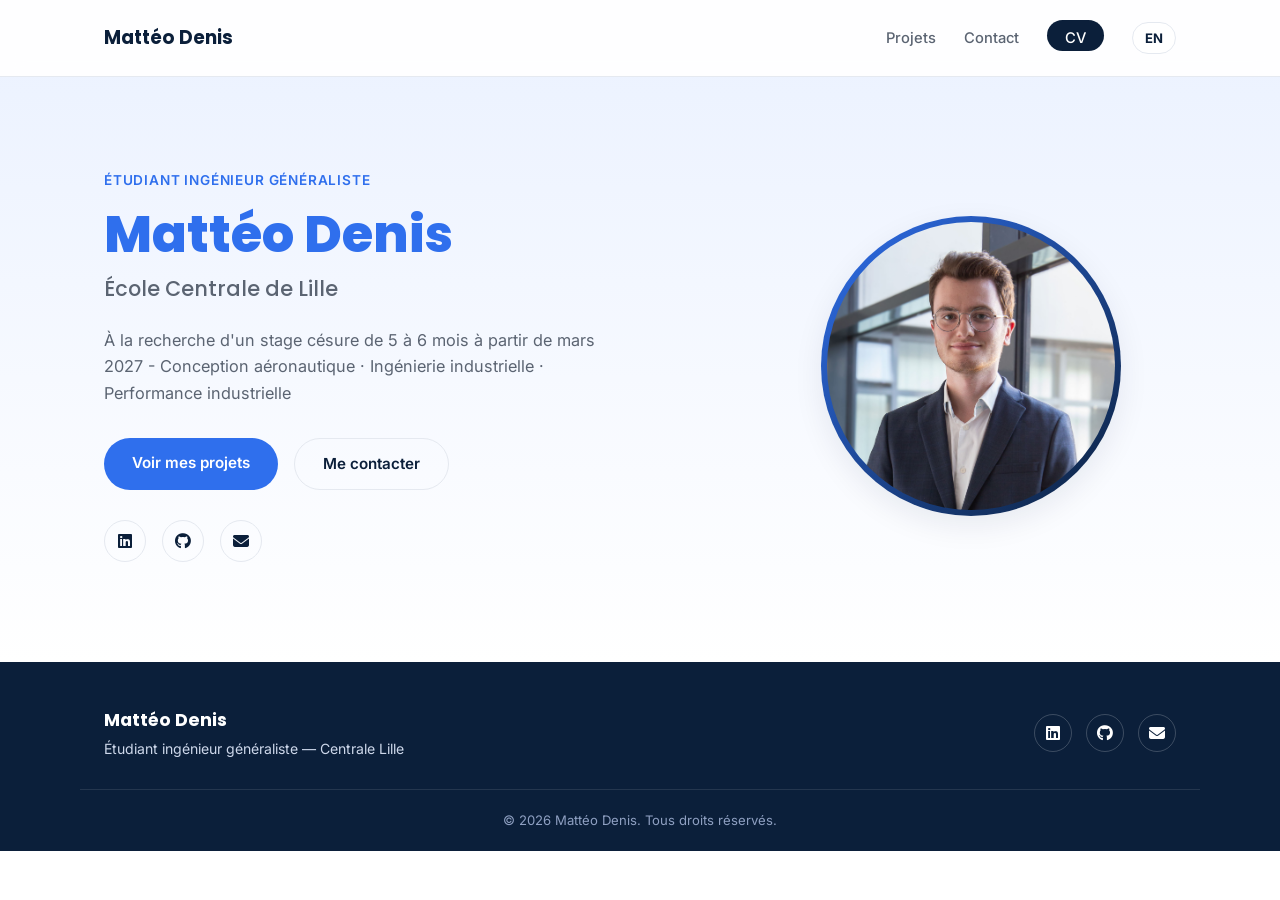
==== commit bb785029: "Simplifie la page d'accueil et corrige les traductions/images du projet éolienne" ====
--- a/index.html
+++ b/index.html
@@ -17,12 +17,7 @@
   <nav class="navbar container">
     <a href="index.html" class="logo">Mattéo Denis</a>
     <ul class="nav-links" id="navLinks">
-      <li><a href="index.html" data-i18n="nav.home">Accueil</a></li>
-      <li><a href="about.html" data-i18n="nav.about">À propos</a></li>
-      <li><a href="education.html" data-i18n="nav.education">Formation</a></li>
-      <li><a href="experience.html" data-i18n="nav.experience">Expérience</a></li>
       <li><a href="projects.html" data-i18n="nav.projects">Projets</a></li>
-      <li><a href="skills.html" data-i18n="nav.skills">Compétences</a></li>
       <li><a href="contact.html" data-i18n="nav.contact">Contact</a></li>
       <li><a href="assets/CV_Matteo_Denis.pdf" class="btn-cv" target="_blank" data-i18n="nav.cv">CV</a></li>
       <li><button id="langToggle" class="lang-toggle" type="button">EN</button></li>
@@ -65,52 +60,6 @@
     </div>
   </section>
 
-  <!-- HIGHLIGHTS / TABLE OF CONTENTS -->
-  <section class="home-highlights">
-    <div class="container">
-      <p class="section-eyebrow" data-i18n="home.hEyebrow">Explorer le portfolio</p>
-      <h2 class="section-title" data-i18n="home.hTitle">Découvrez mon parcours</h2>
-
-      <div class="highlights-grid">
-        <a href="about.html" class="highlight-card">
-          <div class="highlight-icon"><i class="fas fa-user"></i></div>
-          <h3 data-i18n="home.aboutTitle">À propos</h3>
-          <p data-i18n="home.aboutDesc">Qui je suis, mes centres d'intérêt et ma façon de travailler.</p>
-          <span class="highlight-link" data-i18n="home.linkLabel">En savoir plus <i class="fas fa-arrow-right"></i></span>
-        </a>
-        <a href="education.html" class="highlight-card">
-          <div class="highlight-icon"><i class="fas fa-graduation-cap"></i></div>
-          <h3 data-i18n="home.eduTitle">Formation</h3>
-          <p data-i18n="home.eduDesc">Centrale Lille, échange Erasmus en Espagne, classes préparatoires.</p>
-          <span class="highlight-link" data-i18n="home.linkLabel">En savoir plus <i class="fas fa-arrow-right"></i></span>
-        </a>
-        <a href="experience.html" class="highlight-card">
-          <div class="highlight-icon"><i class="fas fa-briefcase"></i></div>
-          <h3 data-i18n="home.expTitle">Expérience</h3>
-          <p data-i18n="home.expDesc">Toyota, Alstom — performance industrielle et ingénierie TPS.</p>
-          <span class="highlight-link" data-i18n="home.linkLabel">En savoir plus <i class="fas fa-arrow-right"></i></span>
-        </a>
-        <a href="projects.html" class="highlight-card">
-          <div class="highlight-icon"><i class="fas fa-diagram-project"></i></div>
-          <h3 data-i18n="home.projTitle">Projets</h3>
-          <p data-i18n="home.projDesc">Aérodynamique, CFD et lévitation acoustique en équipe.</p>
-          <span class="highlight-link" data-i18n="home.linkLabel">En savoir plus <i class="fas fa-arrow-right"></i></span>
-        </a>
-        <a href="skills.html" class="highlight-card">
-          <div class="highlight-icon"><i class="fas fa-gears"></i></div>
-          <h3 data-i18n="home.skillsTitle">Compétences</h3>
-          <p data-i18n="home.skillsDesc">CAO, programmation, gestion de projet et savoir-faire industriel.</p>
-          <span class="highlight-link" data-i18n="home.linkLabel">En savoir plus <i class="fas fa-arrow-right"></i></span>
-        </a>
-        <a href="contact.html" class="highlight-card">
-          <div class="highlight-icon"><i class="fas fa-envelope"></i></div>
-          <h3 data-i18n="home.contactTitle">Contact</h3>
-          <p data-i18n="home.contactDesc">Discutons d'un stage, d'un projet ou d'une opportunité.</p>
-          <span class="highlight-link" data-i18n="home.linkLabel">En savoir plus <i class="fas fa-arrow-right"></i></span>
-        </a>
-      </div>
-    </div>
-  </section>
 
 </main>
 
--- a/css/style.css
+++ b/css/style.css
@@ -872,12 +872,12 @@
 .project-detail-body .content-block.wide { max-width: 100%; }
 
 .pdf-embed {
-  width: 100%;
+  width: 80%;
   height: 780px;
   border: 1px solid var(--border);
   border-radius: var(--radius);
   overflow: hidden;
-  margin: 20px 0;
+  margin: 20px auto;
   background: var(--bg-alt);
 }
 
@@ -903,7 +903,7 @@
 
 .content-with-image {
   display: grid;
-  grid-template-columns: 1.2fr 1fr;
+  grid-template-columns: 2fr 1fr;
   gap: 32px;
   align-items: center;
   max-width: 960px;
@@ -974,4 +974,47 @@
 .team-card .team-name,
 .team-card .team-role {
   text-align: center;
+}
+
+.method-step {
+  margin-bottom: 24px;
+}
+
+.method-step h3 {
+  color: var(--navy);
+  font-size: 1.05rem;
+  margin-bottom: 8px;
+}
+
+.method-step:last-child {
+  margin-bottom: 0;
+}
+
+.method-step h4 {
+  color: var(--text-muted);
+  font-size: 0.88rem;
+  font-weight: 600;
+  text-transform: uppercase;
+  letter-spacing: 0.03em;
+  margin-bottom: 8px;
+}
+
+
+.method-substep-with-image {
+  display: grid;
+  grid-template-columns: 1.4fr 1fr;
+  gap: 32px;
+  align-items: start;
+  margin-top: 16px;
+}
+
+.project-image-container figcaption {
+  font-size: 0.82rem;
+  color: var(--text-muted);
+  margin-top: 8px;
+  text-align: center;
+}
+
+@media (max-width: 720px) {
+  .method-substep-with-image { grid-template-columns: 1fr; }
 }
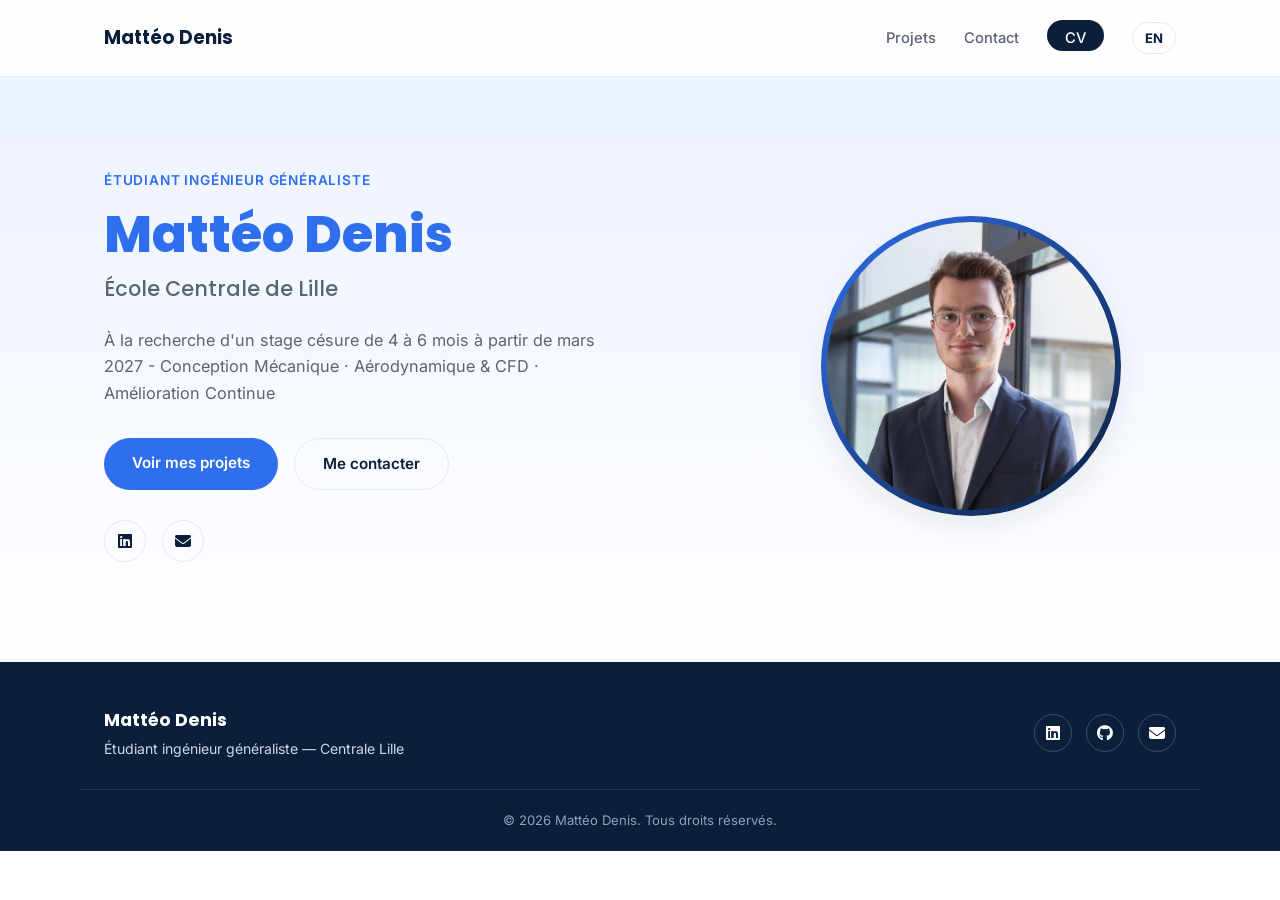
==== commit fe3d4848: "Corrige les collisions de traduction restantes sur la page éolienne" ====
--- a/index.html
+++ b/index.html
@@ -38,8 +38,8 @@
         <h1><span data-i18n="home.title1">Mattéo</span> <span data-i18n="home.title2">Denis</span></h1>
         <h2 data-i18n="home.title3">École Centrale de Lille</h2>
         <p class="hero-tagline" data-i18n="home.tagline">
-          À la recherche d'un stage césure de 5 à 6 mois à partir de mars 2027 -
-          Conception aéronautique · Ingénierie industrielle · Performance industrielle
+          À la recherche d'un stage césure de 4 à 6 mois à partir de mars 2027 -
+          Conception Mécanique · Aérodynamique & CFD · Amélioration Continue
         </p>
         <div class="hero-actions">
           <a href="projects.html" class="btn btn-primary" data-i18n="home.ctaProjects">Voir mes projets</a>
@@ -47,7 +47,6 @@
         </div>
         <div class="hero-socials">
           <a href="https://www.linkedin.com/in/matteo-denis1" target="_blank" aria-label="LinkedIn"><i class="fab fa-linkedin"></i></a>
-          <a href="https://github.com/matteodenis59" target="_blank" aria-label="GitHub"><i class="fab fa-github"></i></a>
           <a href="mailto:matteo.denis@centrale.centralelille.fr" aria-label="Email"><i class="fas fa-envelope"></i></a>
         </div>
       </div>
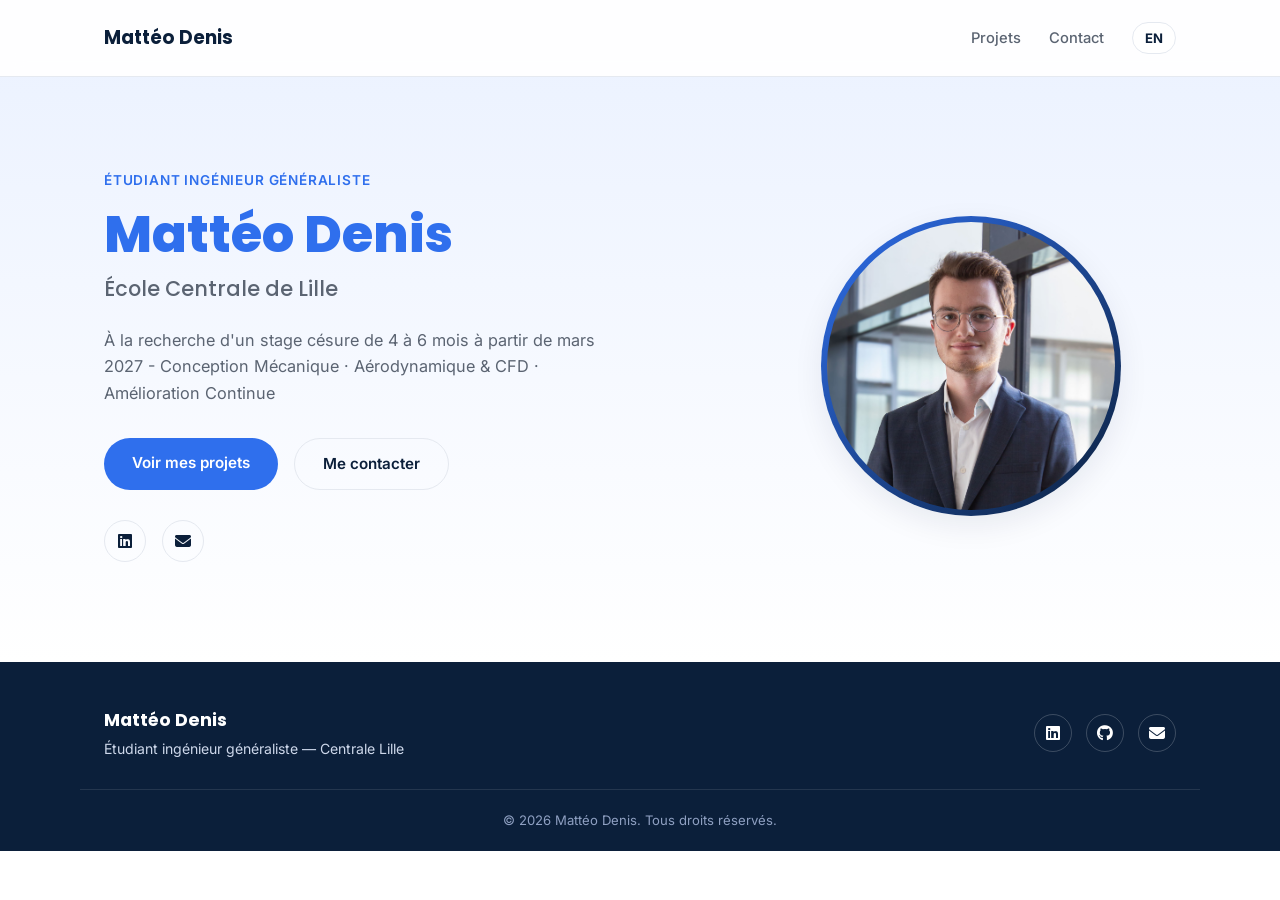
==== commit d1de6332: "Corrige les collisions de traduction restantes sur la page éolienne" ====
--- a/index.html
+++ b/index.html
@@ -19,7 +19,6 @@
     <ul class="nav-links" id="navLinks">
       <li><a href="projects.html" data-i18n="nav.projects">Projets</a></li>
       <li><a href="contact.html" data-i18n="nav.contact">Contact</a></li>
-      <li><a href="assets/CV_Matteo_Denis.pdf" class="btn-cv" target="_blank" data-i18n="nav.cv">CV</a></li>
       <li><button id="langToggle" class="lang-toggle" type="button">EN</button></li>
     </ul>
     <button class="burger" id="burger" aria-label="Menu">
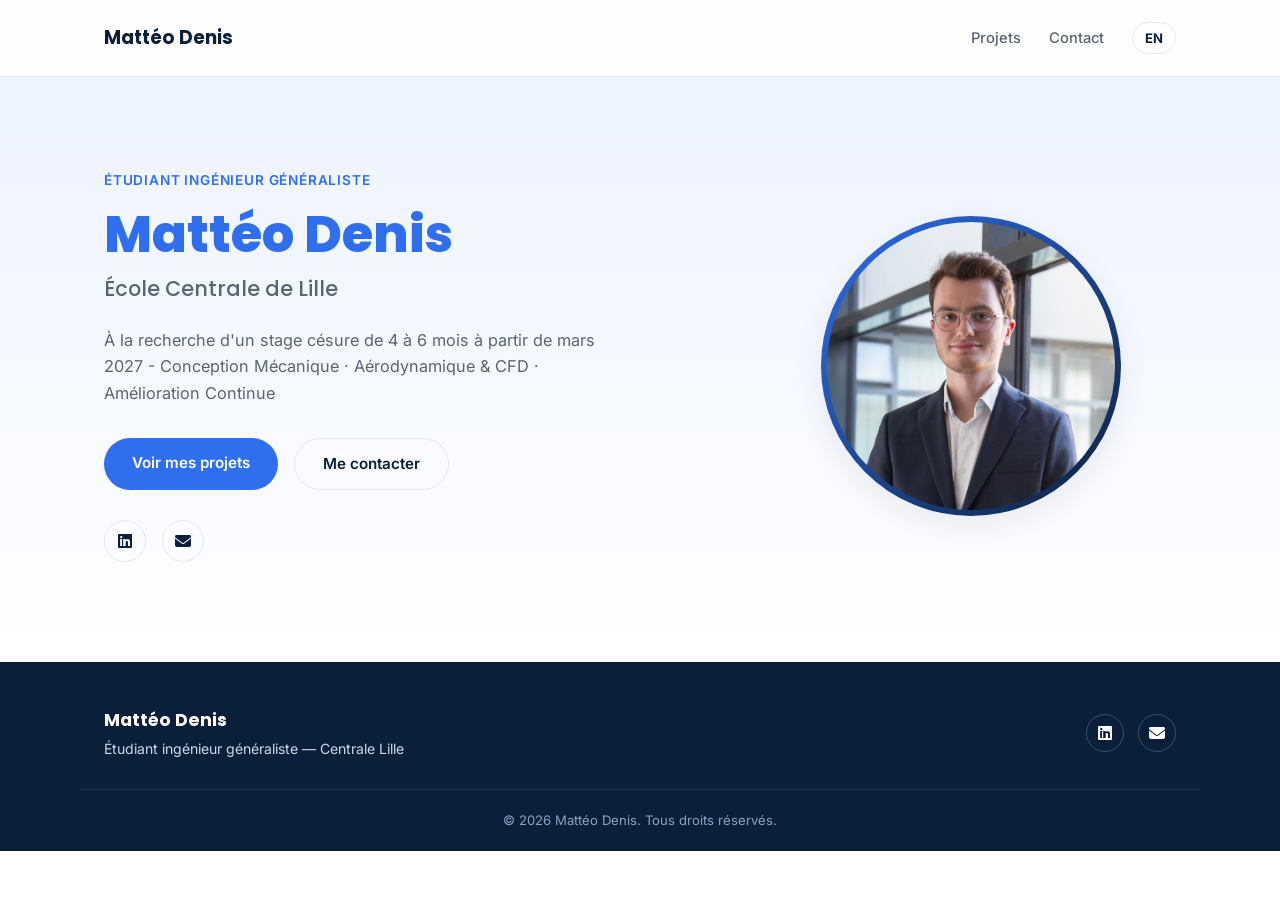
==== commit 6ef47c8c: "Finalisation du projet éolienne" ====
--- a/index.html
+++ b/index.html
@@ -69,7 +69,6 @@
     </div>
     <div class="footer-socials">
       <a href="https://www.linkedin.com/in/matteo-denis1" target="_blank" aria-label="LinkedIn"><i class="fab fa-linkedin"></i></a>
-      <a href="https://github.com/matteodenis59" target="_blank" aria-label="GitHub"><i class="fab fa-github"></i></a>
       <a href="mailto:matteo.denis@centrale.centralelille.fr" aria-label="Email"><i class="fas fa-envelope"></i></a>
     </div>
   </div>
--- a/css/style.css
+++ b/css/style.css
@@ -1004,7 +1004,7 @@
   display: grid;
   grid-template-columns: 1.4fr 1fr;
   gap: 32px;
-  align-items: start;
+  align-items: center;
   margin-top: 16px;
 }
 
@@ -1017,4 +1017,14 @@
 
 @media (max-width: 720px) {
   .method-substep-with-image { grid-template-columns: 1fr; }
+}
+
+.project-image-container video.content-image {
+  width: auto;
+  max-width: 100%;
+  max-height: 400px;
+  display: block;
+  margin: 0 auto;
+  border-radius: var(--radius);
+  box-shadow: var(--shadow);
 }
